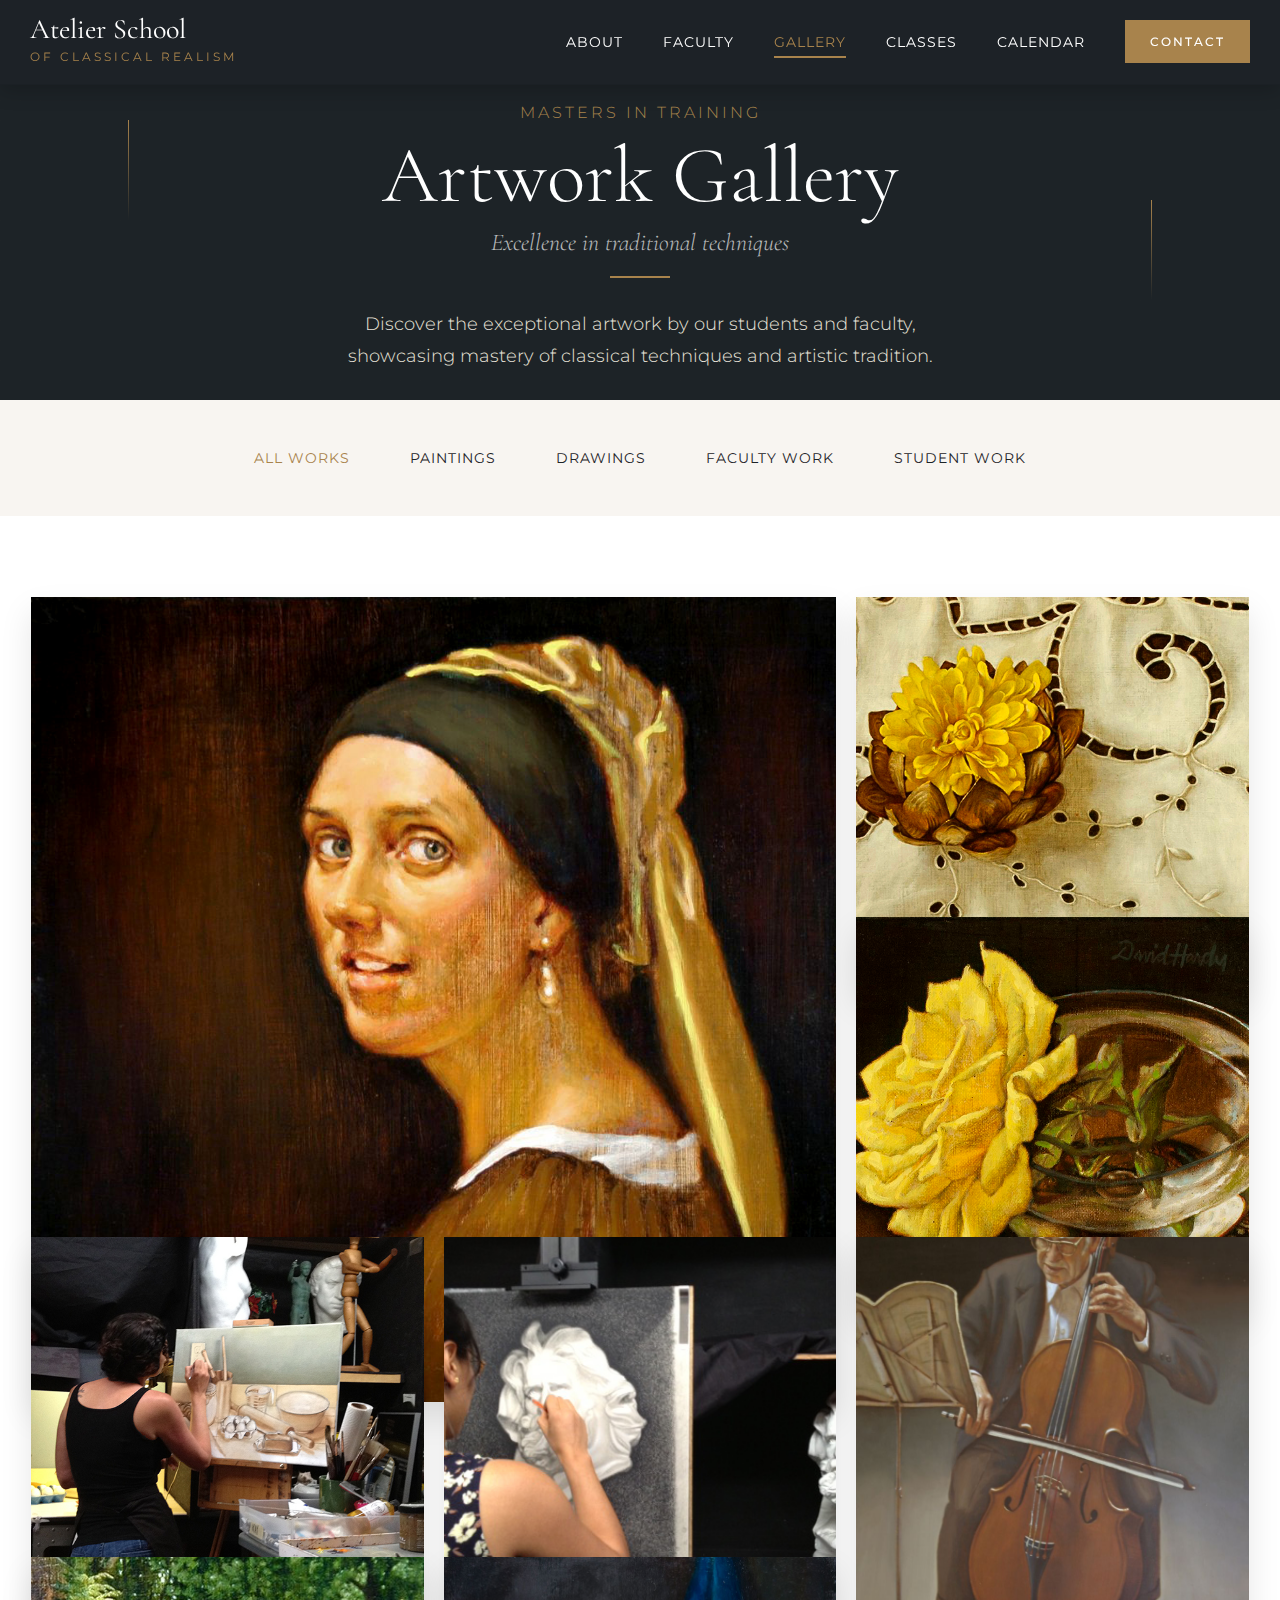
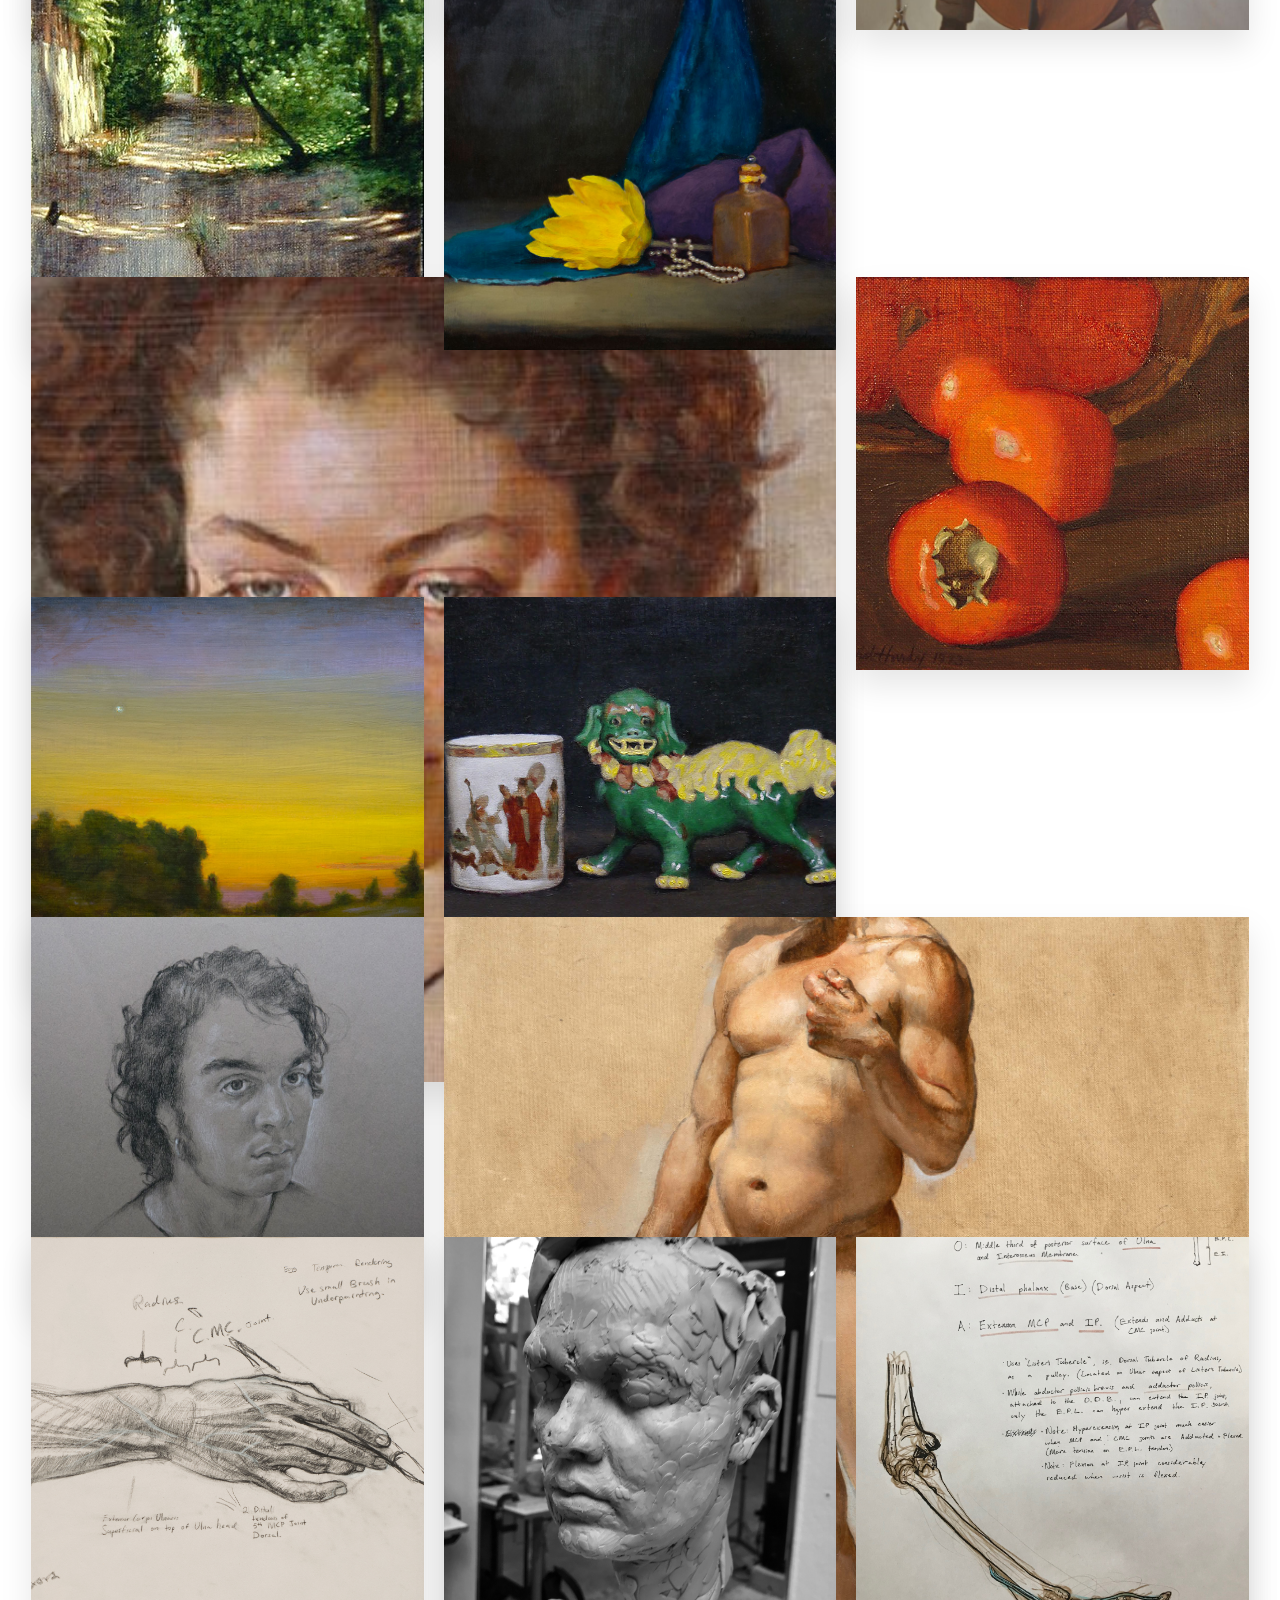
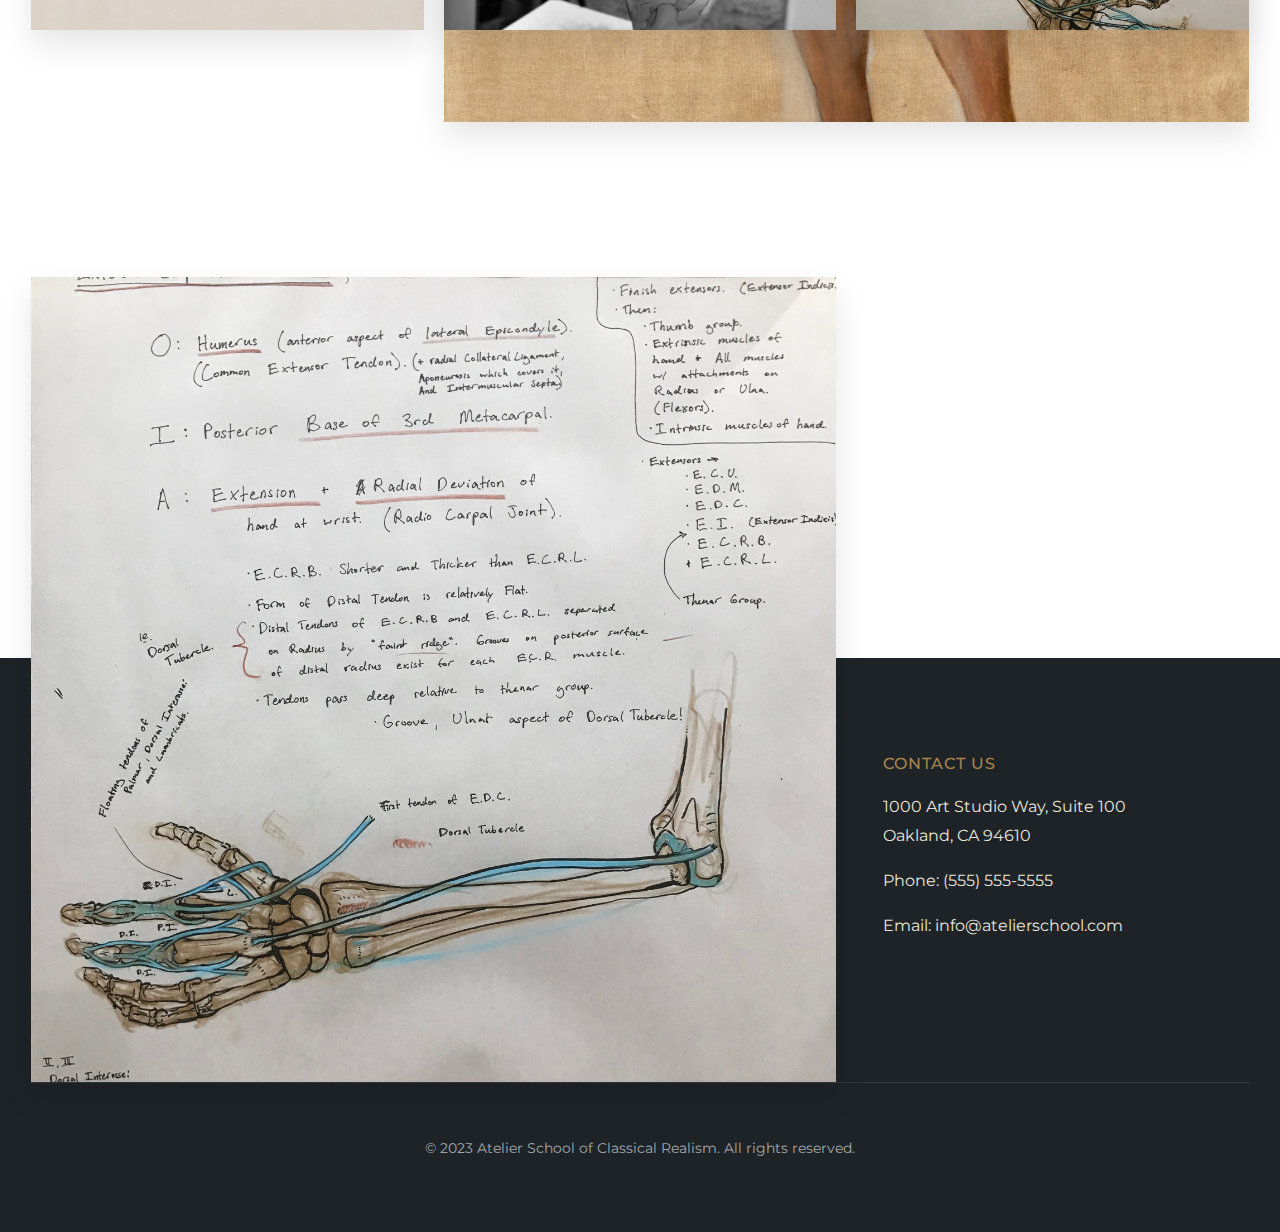
==== gallery.html @ c1ad08a0 "Update image sources and refine class descriptions across gallery and homepage" ====
<!DOCTYPE html>
<html lang="en">
<head>
    <meta charset="UTF-8">
    <meta name="viewport" content="width=device-width, initial-scale=1.0">
    <title>Gallery | Atelier School of Classical Realism</title>
    <meta name="description" content="Explore the exceptional artwork by students and faculty of the Atelier School of Classical Realism, showcasing traditional drawing and painting techniques.">
    <link rel="stylesheet" href="css/normalize.css">
    <link rel="stylesheet" href="css/styles.css">
    <link rel="preconnect" href="https://fonts.googleapis.com">
    <link rel="preconnect" href="https://fonts.gstatic.com" crossorigin>
    <link href="https://fonts.googleapis.com/css2?family=Cormorant+Garamond:ital,wght@0,300;0,400;0,500;0,600;0,700;1,300;1,400;1,500;1,600;1,700&family=Montserrat:wght@300;400;500;600;700&display=swap" rel="stylesheet">
</head>
<body>
    <!-- Premium Header (same as index.html for consistency) -->
    <header class="site-header" style="position: fixed; top: 0; left: 0; width: 100%; z-index: 1000; padding: 15px 0; transition: all 0.3s ease; background-color: rgba(29, 35, 39, 0.95); box-shadow: 0 5px 20px rgba(0,0,0,0.2);">
        <div style="max-width: 1400px; margin: 0 auto; padding: 0 30px; display: flex; justify-content: space-between; align-items: center;">
            <div>
                <a href="index.html" style="text-decoration: none; display: block;">
                    <span style="font-family: 'Cormorant Garamond', serif; font-size: 28px; color: #ffffff; display: block; line-height: 1;">Atelier School</span>
                    <span style="font-family: 'Montserrat', sans-serif; font-size: 12px; color: #a8834c; text-transform: uppercase; letter-spacing: 3px;">of Classical Realism</span>
                </a>
            </div>
            <nav>
                <ul style="display: flex; list-style: none; margin: 0; padding: 0; gap: 40px; align-items: center;">
                    <li><a href="index.html#about" style="font-family: 'Montserrat', sans-serif; color: #ffffff; text-decoration: none; font-size: 14px; text-transform: uppercase; letter-spacing: 1px; transition: all 0.3s ease;">About</a></li>
                    <li><a href="index.html#faculty" style="font-family: 'Montserrat', sans-serif; color: #ffffff; text-decoration: none; font-size: 14px; text-transform: uppercase; letter-spacing: 1px; transition: all 0.3s ease;">Faculty</a></li>
                    <li><a href="gallery.html" style="font-family: 'Montserrat', sans-serif; color: #a8834c; text-decoration: none; font-size: 14px; text-transform: uppercase; letter-spacing: 1px; transition: all 0.3s ease; border-bottom: 2px solid #a8834c; padding-bottom: 5px;">Gallery</a></li>
                    <li><a href="index.html#classes" style="font-family: 'Montserrat', sans-serif; color: #ffffff; text-decoration: none; font-size: 14px; text-transform: uppercase; letter-spacing: 1px; transition: all 0.3s ease;">Classes</a></li>
                    <li><a href="index.html#calendar" style="font-family: 'Montserrat', sans-serif; color: #ffffff; text-decoration: none; font-size: 14px; text-transform: uppercase; letter-spacing: 1px; transition: all 0.3s ease;">Calendar</a></li>
                    <li><a href="index.html#contact" style="display: inline-block; background-color: #a8834c; color: white; padding: 12px 25px; text-decoration: none; font-weight: 500; text-transform: uppercase; letter-spacing: 2px; border: none; font-family: 'Montserrat', sans-serif; font-size: 12px; transition: all 0.3s ease;">Contact</a></li>
                </ul>
            </nav>
        </div>
    </header>

    <!-- Gallery Hero Section -->
    <section style="padding-top: 150px; position: relative; background-color: #1d2327; overflow: hidden; height: 400px; display: flex; align-items: center; justify-content: center;">
        <!-- Background pattern -->
        <div style="position: absolute; top: 0; left: 0; width: 100%; height: 100%; background-image: url('data:image/svg+xml;charset=utf-8,%3Csvg width=%2220%22 height=%2220%22 viewBox=%220 0 20 20%22 xmlns=%22http://www.w3.org/2000/svg%22%3E%3Crect width=%221%22 height=%221%22 fill=%22%23a8834c%22 opacity=%220.03%22/%3E%3C/svg%3E'); opacity: 0.5;"></div>
        
        <!-- Accent lines -->
        <div style="position: absolute; top: 30%; left: 10%; width: 1px; height: 100px; background: linear-gradient(to bottom, rgba(168,131,76,1), rgba(168,131,76,0));"></div>
        <div style="position: absolute; top: 50%; right: 10%; width: 1px; height: 100px; background: linear-gradient(to bottom, rgba(168,131,76,1), rgba(168,131,76,0));"></div>
        
        <div style="text-align: center; position: relative; z-index: 10; max-width: 800px; padding: 0 30px;">
            <h1 style="font-family: 'Cormorant Garamond', serif; font-size: 5rem; color: #ffffff; margin-bottom: 20px; font-weight: 300; line-height: 1.1;">
                <span style="display: block; font-family: 'Montserrat', sans-serif; font-size: 1rem; color: #a8834c; text-transform: uppercase; letter-spacing: 3px; margin-bottom: 10px;">Masters in Training</span>
                Artwork Gallery
                <span style="display: block; font-family: 'Cormorant Garamond', serif; font-size: 1.5rem; font-style: italic; margin-top: 10px; font-weight: 300; color: rgba(255,255,255,0.7);">Excellence in traditional techniques</span>
            </h1>
            
            <div style="width: 60px; height: 2px; background-color: #a8834c; margin: 0 auto 30px;"></div>
            
            <p style="font-family: 'Montserrat', sans-serif; font-size: 1.1rem; color: #e9e4da; max-width: 600px; margin: 0 auto; font-weight: 300; line-height: 1.8;">Discover the exceptional artwork by our students and faculty, showcasing mastery of classical techniques and artistic tradition.</p>
        </div>
    </section>

    <!-- Gallery Filters -->
    <section style="background-color: #f8f5f1; padding: 40px 0; position: relative;">
        <div style="max-width: 1400px; margin: 0 auto; padding: 0 30px;">
            <div style="display: flex; justify-content: center; gap: 20px; flex-wrap: wrap;">
                <button class="filter-btn active" style="background: none; border: none; font-family: 'Montserrat', sans-serif; font-size: 14px; text-transform: uppercase; letter-spacing: 1px; color: #a8834c; padding: 10px 20px; cursor: pointer; position: relative;" data-filter="all">All Works</button>
                
                <button class="filter-btn" style="background: none; border: none; font-family: 'Montserrat', sans-serif; font-size: 14px; text-transform: uppercase; letter-spacing: 1px; color: #1d2327; padding: 10px 20px; cursor: pointer; position: relative;" data-filter="paintings">Paintings</button>
                
                <button class="filter-btn" style="background: none; border: none; font-family: 'Montserrat', sans-serif; font-size: 14px; text-transform: uppercase; letter-spacing: 1px; color: #1d2327; padding: 10px 20px; cursor: pointer; position: relative;" data-filter="drawings">Drawings</button>
                
                <button class="filter-btn" style="background: none; border: none; font-family: 'Montserrat', sans-serif; font-size: 14px; text-transform: uppercase; letter-spacing: 1px; color: #1d2327; padding: 10px 20px; cursor: pointer; position: relative;" data-filter="faculty">Faculty Work</button>
                
                <button class="filter-btn" style="background: none; border: none; font-family: 'Montserrat', sans-serif; font-size: 14px; text-transform: uppercase; letter-spacing: 1px; color: #1d2327; padding: 10px 20px; cursor: pointer; position: relative;" data-filter="student">Student Work</button>
            </div>
        </div>
    </section>

    <!-- Main Gallery Grid -->
    <section style="padding: 80px 0; background-color: #ffffff; position: relative;">
        <div style="max-width: 1400px; margin: 0 auto; padding: 0 30px;">
            <!-- Masonry gallery grid -->
            <div class="gallery-grid" style="display: grid; grid-template-columns: repeat(auto-fill, minmax(300px, 1fr)); grid-auto-rows: 300px; grid-auto-flow: dense; gap: 20px;">
                <!-- Artwork 1 -->
                <div class="gallery-item" style="grid-row: span 2; grid-column: span 2; position: relative; overflow: hidden; box-shadow: 0 15px 30px rgba(0,0,0,0.1);" data-category="paintings faculty">
                    <img src="images/art/dh24-lrg.jpg" alt="Classical Portrait Study" style="width: 100%; height: 100%; object-fit: cover; transition: transform 0.5s ease;">
                    
                    <div style="position: absolute; top: 0; left: 0; width: 100%; height: 100%; background: rgba(29,35,39,0.2); opacity: 0; transition: all 0.5s ease;"></div>
                    
                    <div style="position: absolute; bottom: 0; left: 0; width: 100%; padding: 30px; background: linear-gradient(to top, rgba(29,35,39,0.8), rgba(29,35,39,0)); transform: translateY(20px); opacity: 0; transition: all 0.5s ease;">
                        <h3 style="font-family: 'Cormorant Garamond', serif; font-size: 2rem; color: white; margin-bottom: 5px;">Classical Portrait Study</h3>
                        <p style="font-family: 'Montserrat', sans-serif; font-size: 0.9rem; color: #a8834c; margin-bottom: 10px;">Oil on Canvas</p>
                        <p style="font-family: 'Montserrat', sans-serif; font-size: 0.9rem; color: #ffffff;">David Hardy (Faculty)</p>
                    </div>
                </div>
                
                <!-- Artwork 2 -->
                <div class="gallery-item" style="position: relative; overflow: hidden; box-shadow: 0 15px 30px rgba(0,0,0,0.1);" data-category="drawings student">
                    <img src="images/art/dh15-lrg.jpg" alt="Figure Study" style="width: 100%; height: 100%; object-fit: cover; transition: transform 0.5s ease;">
                    
                    <div style="position: absolute; top: 0; left: 0; width: 100%; height: 100%; background: rgba(29,35,39,0.2); opacity: 0; transition: all 0.5s ease;"></div>
                    
                    <div style="position: absolute; bottom: 0; left: 0; width: 100%; padding: 30px; background: linear-gradient(to top, rgba(29,35,39,0.8), rgba(29,35,39,0)); transform: translateY(20px); opacity: 0; transition: all 0.5s ease;">
                        <h3 style="font-family: 'Cormorant Garamond', serif; font-size: 1.5rem; color: white; margin-bottom: 5px;">Figure Study</h3>
                        <p style="font-family: 'Montserrat', sans-serif; font-size: 0.9rem; color: #a8834c; margin-bottom: 10px;">Charcoal on Paper</p>
                        <p style="font-family: 'Montserrat', sans-serif; font-size: 0.9rem; color: #ffffff;">Student Work</p>
                    </div>
                </div>
                
                <!-- Artwork 3 -->
                <div class="gallery-item" style="position: relative; overflow: hidden; box-shadow: 0 15px 30px rgba(0,0,0,0.1);" data-category="drawings student">
                    <img src="images/art/dh14-lrg.jpg" alt="Academic Figure" style="width: 100%; height: 100%; object-fit: cover; transition: transform 0.5s ease;">
                    
                    <div style="position: absolute; top: 0; left: 0; width: 100%; height: 100%; background: rgba(29,35,39,0.2); opacity: 0; transition: all 0.5s ease;"></div>
                    
                    <div style="position: absolute; bottom: 0; left: 0; width: 100%; padding: 30px; background: linear-gradient(to top, rgba(29,35,39,0.8), rgba(29,35,39,0)); transform: translateY(20px); opacity: 0; transition: all 0.5s ease;">
                        <h3 style="font-family: 'Cormorant Garamond', serif; font-size: 1.5rem; color: white; margin-bottom: 5px;">Academic Figure</h3>
                        <p style="font-family: 'Montserrat', sans-serif; font-size: 0.9rem; color: #a8834c; margin-bottom: 10px;">Pencil on Paper</p>
                        <p style="font-family: 'Montserrat', sans-serif; font-size: 0.9rem; color: #ffffff;">Student Work</p>
                    </div>
                </div>
                
                <!-- Artwork 4 -->
                <div class="gallery-item" style="position: relative; overflow: hidden; box-shadow: 0 15px 30px rgba(0,0,0,0.1);" data-category="paintings student">
                    <img src="images/art/class2.jpg" alt="Portrait Study" style="width: 100%; height: 100%; object-fit: cover; transition: transform 0.5s ease;">
                    
                    <div style="position: absolute; top: 0; left: 0; width: 100%; height: 100%; background: rgba(29,35,39,0.2); opacity: 0; transition: all 0.5s ease;"></div>
                    
                    <div style="position: absolute; bottom: 0; left: 0; width: 100%; padding: 30px; background: linear-gradient(to top, rgba(29,35,39,0.8), rgba(29,35,39,0)); transform: translateY(20px); opacity: 0; transition: all 0.5s ease;">
                        <h3 style="font-family: 'Cormorant Garamond', serif; font-size: 1.5rem; color: white; margin-bottom: 5px;">Portrait Study</h3>
                        <p style="font-family: 'Montserrat', sans-serif; font-size: 0.9rem; color: #a8834c; margin-bottom: 10px;">Oil on Canvas</p>
                        <p style="font-family: 'Montserrat', sans-serif; font-size: 0.9rem; color: #ffffff;">Student Work</p>
                    </div>
                </div>
                
                <!-- Artwork 5 -->
                <div class="gallery-item" style="position: relative; overflow: hidden; box-shadow: 0 15px 30px rgba(0,0,0,0.1);" data-category="drawings student">
                    <img src="images/art/maskdrawing.jpg" alt="Cast Drawing" style="width: 100%; height: 100%; object-fit: cover; transition: transform 0.5s ease;">
                    
                    <div style="position: absolute; top: 0; left: 0; width: 100%; height: 100%; background: rgba(29,35,39,0.2); opacity: 0; transition: all 0.5s ease;"></div>
                    
                    <div style="position: absolute; bottom: 0; left: 0; width: 100%; padding: 30px; background: linear-gradient(to top, rgba(29,35,39,0.8), rgba(29,35,39,0)); transform: translateY(20px); opacity: 0; transition: all 0.5s ease;">
                        <h3 style="font-family: 'Cormorant Garamond', serif; font-size: 1.5rem; color: white; margin-bottom: 5px;">Cast Drawing</h3>
                        <p style="font-family: 'Montserrat', sans-serif; font-size: 0.9rem; color: #a8834c; margin-bottom: 10px;">Charcoal on Paper</p>
                        <p style="font-family: 'Montserrat', sans-serif; font-size: 0.9rem; color: #ffffff;">Student Work</p>
                    </div>
                </div>
                
                <!-- Artwork 6 -->
                <div class="gallery-item" style="grid-row: span 2; position: relative; overflow: hidden; box-shadow: 0 15px 30px rgba(0,0,0,0.1);" data-category="paintings faculty">
                    <img src="images/art/dh16-lrg.jpg" alt="Traditional Portrait" style="width: 100%; height: 100%; object-fit: cover; transition: transform 0.5s ease;">
                    
                    <div style="position: absolute; top: 0; left: 0; width: 100%; height: 100%; background: rgba(29,35,39,0.2); opacity: 0; transition: all 0.5s ease;"></div>
                    
                    <div style="position: absolute; bottom: 0; left: 0; width: 100%; padding: 30px; background: linear-gradient(to top, rgba(29,35,39,0.8), rgba(29,35,39,0)); transform: translateY(20px); opacity: 0; transition: all 0.5s ease;">
                        <h3 style="font-family: 'Cormorant Garamond', serif; font-size: 1.5rem; color: white; margin-bottom: 5px;">Traditional Portrait</h3>
                        <p style="font-family: 'Montserrat', sans-serif; font-size: 0.9rem; color: #a8834c; margin-bottom: 10px;">Oil on Canvas</p>
                        <p style="font-family: 'Montserrat', sans-serif; font-size: 0.9rem; color: #ffffff;">David Hardy (Faculty)</p>
                    </div>
                </div>
                
                <!-- Artwork 7 -->
                <div class="gallery-item" style="position: relative; overflow: hidden; box-shadow: 0 15px 30px rgba(0,0,0,0.1);" data-category="paintings faculty">
                    <img src="images/art/dh17.jpg" alt="Studio Demo" style="width: 100%; height: 100%; object-fit: cover; transition: transform 0.5s ease;">
                    
                    <div style="position: absolute; top: 0; left: 0; width: 100%; height: 100%; background: rgba(29,35,39,0.2); opacity: 0; transition: all 0.5s ease;"></div>
                    
                    <div style="position: absolute; bottom: 0; left: 0; width: 100%; padding: 30px; background: linear-gradient(to top, rgba(29,35,39,0.8), rgba(29,35,39,0)); transform: translateY(20px); opacity: 0; transition: all 0.5s ease;">
                        <h3 style="font-family: 'Cormorant Garamond', serif; font-size: 1.5rem; color: white; margin-bottom: 5px;">Studio Demonstration</h3>
                        <p style="font-family: 'Montserrat', sans-serif; font-size: 0.9rem; color: #a8834c; margin-bottom: 10px;">Oil Painting Technique</p>
                        <p style="font-family: 'Montserrat', sans-serif; font-size: 0.9rem; color: #ffffff;">David Hardy (Faculty)</p>
                    </div>
                </div>
                
                <!-- Artwork 8 -->
                <div class="gallery-item" style="grid-column: span 2; position: relative; overflow: hidden; box-shadow: 0 15px 30px rgba(0,0,0,0.1);" data-category="drawings student">
                    <img src="images/art/dh05.jpg" alt="Master Copy" style="width: 100%; height: 100%; object-fit: cover; transition: transform 0.5s ease;">
                    
                    <div style="position: absolute; top: 0; left: 0; width: 100%; height: 100%; background: rgba(29,35,39,0.2); opacity: 0; transition: all 0.5s ease;"></div>
                    
                    <div style="position: absolute; bottom: 0; left: 0; width: 100%; padding: 30px; background: linear-gradient(to top, rgba(29,35,39,0.8), rgba(29,35,39,0)); transform: translateY(20px); opacity: 0; transition: all 0.5s ease;">
                        <h3 style="font-family: 'Cormorant Garamond', serif; font-size: 1.5rem; color: white; margin-bottom: 5px;">Master Copy Study</h3>
                        <p style="font-family: 'Montserrat', sans-serif; font-size: 0.9rem; color: #a8834c; margin-bottom: 10px;">Graphite on Paper</p>
                        <p style="font-family: 'Montserrat', sans-serif; font-size: 0.9rem; color: #ffffff;">Advanced Student Work</p>
                    </div>
                </div>
                
                <!-- NEW ARTWORKS START HERE -->
                
                <!-- Artwork 9 -->
                <div class="gallery-item" style="grid-row: span 2; position: relative; overflow: hidden; box-shadow: 0 15px 30px rgba(0,0,0,0.1);" data-category="paintings faculty">
                    <img src="images/art/dh22-lrg.jpg" alt="Still Life with Flowers" style="width: 100%; height: 100%; object-fit: cover; transition: transform 0.5s ease;">
                    
                    <div style="position: absolute; top: 0; left: 0; width: 100%; height: 100%; background: rgba(29,35,39,0.2); opacity: 0; transition: all 0.5s ease;"></div>
                    
                    <div style="position: absolute; bottom: 0; left: 0; width: 100%; padding: 30px; background: linear-gradient(to top, rgba(29,35,39,0.8), rgba(29,35,39,0)); transform: translateY(20px); opacity: 0; transition: all 0.5s ease;">
                        <h3 style="font-family: 'Cormorant Garamond', serif; font-size: 1.5rem; color: white; margin-bottom: 5px;">Still Life with Flowers</h3>
                        <p style="font-family: 'Montserrat', sans-serif; font-size: 0.9rem; color: #a8834c; margin-bottom: 10px;">Oil on Canvas</p>
                        <p style="font-family: 'Montserrat', sans-serif; font-size: 0.9rem; color: #ffffff;">David Hardy (Faculty)</p>
                    </div>
                </div>
                
                <!-- Artwork 10 -->
                <div class="gallery-item" style="position: relative; overflow: hidden; box-shadow: 0 15px 30px rgba(0,0,0,0.1);" data-category="paintings faculty">
                    <img src="images/art/Hardy_yellowLotus.jpg" alt="Yellow Lotus" style="width: 100%; height: 100%; object-fit: cover; transition: transform 0.5s ease;">
                    
                    <div style="position: absolute; top: 0; left: 0; width: 100%; height: 100%; background: rgba(29,35,39,0.2); opacity: 0; transition: all 0.5s ease;"></div>
                    
                    <div style="position: absolute; bottom: 0; left: 0; width: 100%; padding: 30px; background: linear-gradient(to top, rgba(29,35,39,0.8), rgba(29,35,39,0)); transform: translateY(20px); opacity: 0; transition: all 0.5s ease;">
                        <h3 style="font-family: 'Cormorant Garamond', serif; font-size: 1.5rem; color: white; margin-bottom: 5px;">Yellow Lotus</h3>
                        <p style="font-family: 'Montserrat', sans-serif; font-size: 0.9rem; color: #a8834c; margin-bottom: 10px;">Oil on Canvas</p>
                        <p style="font-family: 'Montserrat', sans-serif; font-size: 0.9rem; color: #ffffff;">David Hardy (Faculty)</p>
                    </div>
                </div>
                
                <!-- Artwork 11 -->
                <div class="gallery-item" style="position: relative; overflow: hidden; box-shadow: 0 15px 30px rgba(0,0,0,0.1);" data-category="paintings faculty">
                    <img src="images/art/Hardy_SunsetwithEveningStar.jpg" alt="Sunset with Evening Star" style="width: 100%; height: 100%; object-fit: cover; transition: transform 0.5s ease;">
                    
                    <div style="position: absolute; top: 0; left: 0; width: 100%; height: 100%; background: rgba(29,35,39,0.2); opacity: 0; transition: all 0.5s ease;"></div>
                    
                    <div style="position: absolute; bottom: 0; left: 0; width: 100%; padding: 30px; background: linear-gradient(to top, rgba(29,35,39,0.8), rgba(29,35,39,0)); transform: translateY(20px); opacity: 0; transition: all 0.5s ease;">
                        <h3 style="font-family: 'Cormorant Garamond', serif; font-size: 1.5rem; color: white; margin-bottom: 5px;">Sunset with Evening Star</h3>
                        <p style="font-family: 'Montserrat', sans-serif; font-size: 0.9rem; color: #a8834c; margin-bottom: 10px;">Oil on Canvas</p>
                        <p style="font-family: 'Montserrat', sans-serif; font-size: 0.9rem; color: #ffffff;">David Hardy (Faculty)</p>
                    </div>
                </div>
                
                <!-- Artwork 12 -->
                <div class="gallery-item" style="grid-row: span 1; grid-column: span 1; position: relative; overflow: hidden; box-shadow: 0 15px 30px rgba(0,0,0,0.1);" data-category="drawings faculty">
                    <img src="images/art/Hardy_ChineseLionDog.jpg" alt="Chinese Lion Dog" style="width: 100%; height: 100%; object-fit: cover; transition: transform 0.5s ease;">
                    
                    <div style="position: absolute; top: 0; left: 0; width: 100%; height: 100%; background: rgba(29,35,39,0.2); opacity: 0; transition: all 0.5s ease;"></div>
                    
                    <div style="position: absolute; bottom: 0; left: 0; width: 100%; padding: 30px; background: linear-gradient(to top, rgba(29,35,39,0.8), rgba(29,35,39,0)); transform: translateY(20px); opacity: 0; transition: all 0.5s ease;">
                        <h3 style="font-family: 'Cormorant Garamond', serif; font-size: 1.5rem; color: white; margin-bottom: 5px;">Chinese Lion Dog</h3>
                        <p style="font-family: 'Montserrat', sans-serif; font-size: 0.9rem; color: #a8834c; margin-bottom: 10px;">Pencil Drawing</p>
                        <p style="font-family: 'Montserrat', sans-serif; font-size: 0.9rem; color: #ffffff;">David Hardy (Faculty)</p>
                    </div>
                </div>
                
                <!-- Artwork 13 -->
                <div class="gallery-item" style="position: relative; overflow: hidden; box-shadow: 0 15px 30px rgba(0,0,0,0.1);" data-category="paintings faculty">
                    <img src="images/art/Hardy_PortraitofAugust.jpg" alt="Portrait of August" style="width: 100%; height: 100%; object-fit: cover; transition: transform 0.5s ease;">
                    
                    <div style="position: absolute; top: 0; left: 0; width: 100%; height: 100%; background: rgba(29,35,39,0.2); opacity: 0; transition: all 0.5s ease;"></div>
                    
                    <div style="position: absolute; bottom: 0; left: 0; width: 100%; padding: 30px; background: linear-gradient(to top, rgba(29,35,39,0.8), rgba(29,35,39,0)); transform: translateY(20px); opacity: 0; transition: all 0.5s ease;">
                        <h3 style="font-family: 'Cormorant Garamond', serif; font-size: 1.5rem; color: white; margin-bottom: 5px;">Portrait of August</h3>
                        <p style="font-family: 'Montserrat', sans-serif; font-size: 0.9rem; color: #a8834c; margin-bottom: 10px;">Oil on Canvas</p>
                        <p style="font-family: 'Montserrat', sans-serif; font-size: 0.9rem; color: #ffffff;">David Hardy (Faculty)</p>
                    </div>
                </div>
                
                <!-- Artwork 14 -->
                <div class="gallery-item" style="grid-column: span 2; position: relative; overflow: hidden; box-shadow: 0 15px 30px rgba(0,0,0,0.1);" data-category="drawings faculty">
                    <img src="images/art/CharlieAntolin_Micheal.jpg" alt="Study of Michael" style="width: 100%; height: 100%; object-fit: cover; transition: transform 0.5s ease;">
                    
                    <div style="position: absolute; top: 0; left: 0; width: 100%; height: 100%; background: rgba(29,35,39,0.2); opacity: 0; transition: all 0.5s ease;"></div>
                    
                    <div style="position: absolute; bottom: 0; left: 0; width: 100%; padding: 30px; background: linear-gradient(to top, rgba(29,35,39,0.8), rgba(29,35,39,0)); transform: translateY(20px); opacity: 0; transition: all 0.5s ease;">
                        <h3 style="font-family: 'Cormorant Garamond', serif; font-size: 1.5rem; color: white; margin-bottom: 5px;">Study of Michael</h3>
                        <p style="font-family: 'Montserrat', sans-serif; font-size: 0.9rem; color: #a8834c; margin-bottom: 10px;">Charcoal and Chalk</p>
                        <p style="font-family: 'Montserrat', sans-serif; font-size: 0.9rem; color: #ffffff;">Charlie Antolin (Faculty)</p>
                    </div>
                </div>
                
                <!-- Artwork 15 -->
                <div class="gallery-item" style="position: relative; overflow: hidden; box-shadow: 0 15px 30px rgba(0,0,0,0.1);" data-category="drawings faculty">
                    <img src="images/art/CharlieAntolin_DrawingOfHandPreporatoryDrawing.jpg" alt="Hand Study" style="width: 100%; height: 100%; object-fit: cover; transition: transform 0.5s ease;">
                    
                    <div style="position: absolute; top: 0; left: 0; width: 100%; height: 100%; background: rgba(29,35,39,0.2); opacity: 0; transition: all 0.5s ease;"></div>
                    
                    <div style="position: absolute; bottom: 0; left: 0; width: 100%; padding: 30px; background: linear-gradient(to top, rgba(29,35,39,0.8), rgba(29,35,39,0)); transform: translateY(20px); opacity: 0; transition: all 0.5s ease;">
                        <h3 style="font-family: 'Cormorant Garamond', serif; font-size: 1.5rem; color: white; margin-bottom: 5px;">Hand Study</h3>
                        <p style="font-family: 'Montserrat', sans-serif; font-size: 0.9rem; color: #a8834c; margin-bottom: 10px;">Preparatory Drawing</p>
                        <p style="font-family: 'Montserrat', sans-serif; font-size: 0.9rem; color: #ffffff;">Charlie Antolin (Faculty)</p>
                    </div>
                </div>
                
                <!-- Artwork 16 -->
                <div class="gallery-item" style="grid-row: span 2; position: relative; overflow: hidden; box-shadow: 0 15px 30px rgba(0,0,0,0.1);" data-category="paintings faculty">
                    <img src="images/art/CharlesAntolin_Van_2.jpeg" alt="Study of a Portrait" style="width: 100%; height: 100%; object-fit: cover; transition: transform 0.5s ease;">
                    
                    <div style="position: absolute; top: 0; left: 0; width: 100%; height: 100%; background: rgba(29,35,39,0.2); opacity: 0; transition: all 0.5s ease;"></div>
                    
                    <div style="position: absolute; bottom: 0; left: 0; width: 100%; padding: 30px; background: linear-gradient(to top, rgba(29,35,39,0.8), rgba(29,35,39,0)); transform: translateY(20px); opacity: 0; transition: all 0.5s ease;">
                        <h3 style="font-family: 'Cormorant Garamond', serif; font-size: 1.5rem; color: white; margin-bottom: 5px;">Portrait Study</h3>
                        <p style="font-family: 'Montserrat', sans-serif; font-size: 0.9rem; color: #a8834c; margin-bottom: 10px;">Oil on Canvas</p>
                        <p style="font-family: 'Montserrat', sans-serif; font-size: 0.9rem; color: #ffffff;">Charlie Antolin (Faculty)</p>
                    </div>
                </div>
                
                <!-- Artwork 17 -->
                <div class="gallery-item" style="grid-column: span 2; position: relative; overflow: hidden; box-shadow: 0 15px 30px rgba(0,0,0,0.1);" data-category="drawings faculty">
                    <img src="images/art/CharlieAntolin_SampleAnatomyNotes1.jpg" alt="Anatomy Study" style="width: 100%; height: 100%; object-fit: cover; transition: transform 0.5s ease;">
                    
                    <div style="position: absolute; top: 0; left: 0; width: 100%; height: 100%; background: rgba(29,35,39,0.2); opacity: 0; transition: all 0.5s ease;"></div>
                    
                    <div style="position: absolute; bottom: 0; left: 0; width: 100%; padding: 30px; background: linear-gradient(to top, rgba(29,35,39,0.8), rgba(29,35,39,0)); transform: translateY(20px); opacity: 0; transition: all 0.5s ease;">
                        <h3 style="font-family: 'Cormorant Garamond', serif; font-size: 1.5rem; color: white; margin-bottom: 5px;">Anatomical Study</h3>
                        <p style="font-family: 'Montserrat', sans-serif; font-size: 0.9rem; color: #a8834c; margin-bottom: 10px;">Instructional Drawing</p>
                        <p style="font-family: 'Montserrat', sans-serif; font-size: 0.9rem; color: #ffffff;">Charlie Antolin (Faculty)</p>
                    </div>
                </div>
                
                <!-- Artwork 18 -->
                <div class="gallery-item" style="position: relative; overflow: hidden; box-shadow: 0 15px 30px rgba(0,0,0,0.1);" data-category="drawings faculty">
                    <img src="images/art/CharlieAntolin_SampleAnatomyNotes2.jpg" alt="Skeletal Anatomy" style="width: 100%; height: 100%; object-fit: cover; transition: transform 0.5s ease;">
                    
                    <div style="position: absolute; top: 0; left: 0; width: 100%; height: 100%; background: rgba(29,35,39,0.2); opacity: 0; transition: all 0.5s ease;"></div>
                    
                    <div style="position: absolute; bottom: 0; left: 0; width: 100%; padding: 30px; background: linear-gradient(to top, rgba(29,35,39,0.8), rgba(29,35,39,0)); transform: translateY(20px); opacity: 0; transition: all 0.5s ease;">
                        <h3 style="font-family: 'Cormorant Garamond', serif; font-size: 1.5rem; color: white; margin-bottom: 5px;">Skeletal Anatomy</h3>
                        <p style="font-family: 'Montserrat', sans-serif; font-size: 0.9rem; color: #a8834c; margin-bottom: 10px;">Instructional Study</p>
                        <p style="font-family: 'Montserrat', sans-serif; font-size: 0.9rem; color: #ffffff;">Charlie Antolin (Faculty)</p>
                    </div>
                </div>
            </div>
        </div>
    </section>

    <!-- Footer -->
    <footer style="background-color: #1d2327; color: #ffffff; padding: 80px 0 40px;">
        <div style="max-width: 1400px; margin: 0 auto; padding: 0 30px;">
            <div style="display: grid; grid-template-columns: repeat(auto-fit, minmax(250px, 1fr)); gap: 60px; margin-bottom: 60px;">
                <!-- Column 1 -->
                <div>
                    <h3 style="font-family: 'Cormorant Garamond', serif; font-size: 28px; margin-bottom: 20px; font-weight: 400;">Atelier School</h3>
                    <span style="display: block; font-family: 'Montserrat', sans-serif; font-size: 12px; color: #a8834c; text-transform: uppercase; letter-spacing: 3px; margin-bottom: 20px;">of Classical Realism</span>
                    <p style="font-size: 1rem; line-height: 1.8; color: #e9e4da; margin-bottom: 20px;">Excellence in traditional art education, preserving classical techniques through personalized instruction and mentorship.</p>
                </div>
                
                <!-- Column 2 -->
                <div>
                    <h3 style="font-family: 'Montserrat', sans-serif; font-size: 16px; color: #a8834c; margin-bottom: 20px; font-weight: 500; text-transform: uppercase; letter-spacing: 1px;">Quick Links</h3>
                    <ul style="list-style: none; padding: 0; margin: 0;">
                        <li style="margin-bottom: 15px;"><a href="index.html#about" style="font-family: 'Montserrat', sans-serif; color: #ffffff; text-decoration: none; font-size: 14px; transition: all 0.3s ease;">About</a></li>
                        <li style="margin-bottom: 15px;"><a href="index.html#faculty" style="font-family: 'Montserrat', sans-serif; color: #ffffff; text-decoration: none; font-size: 14px; transition: all 0.3s ease;">Faculty</a></li>
                        <li style="margin-bottom: 15px;"><a href="gallery.html" style="font-family: 'Montserrat', sans-serif; color: #ffffff; text-decoration: none; font-size: 14px; transition: all 0.3s ease;">Gallery</a></li>
                        <li style="margin-bottom: 15px;"><a href="index.html#classes" style="font-family: 'Montserrat', sans-serif; color: #ffffff; text-decoration: none; font-size: 14px; transition: all 0.3s ease;">Classes</a></li>
                        <li style="margin-bottom: 15px;"><a href="index.html#calendar" style="font-family: 'Montserrat', sans-serif; color: #ffffff; text-decoration: none; font-size: 14px; transition: all 0.3s ease;">Calendar</a></li>
                        <li><a href="index.html#contact" style="font-family: 'Montserrat', sans-serif; color: #ffffff; text-decoration: none; font-size: 14px; transition: all 0.3s ease;">Contact</a></li>
                    </ul>
                </div>
                
                <!-- Column 3 -->
                <div>
                    <h3 style="font-family: 'Montserrat', sans-serif; font-size: 16px; color: #a8834c; margin-bottom: 20px; font-weight: 500; text-transform: uppercase; letter-spacing: 1px;">Contact Us</h3>
                    <p style="font-size: 1rem; line-height: 1.8; color: #e9e4da; margin-bottom: 10px;">1000 Art Studio Way, Suite 100<br>Oakland, CA 94610</p>
                    <p style="font-size: 1rem; line-height: 1.8; color: #e9e4da; margin-bottom: 10px;">Phone: (555) 555-5555</p>
                    <p style="font-size: 1rem; line-height: 1.8; color: #e9e4da; margin-bottom: 20px;">Email: info@atelierschool.com</p>
                </div>
            </div>
            
            <div style="border-top: 1px solid rgba(255,255,255,0.1); padding-top: 40px; text-align: center;">
                <p style="font-family: 'Montserrat', sans-serif; font-size: 0.9rem; color: rgba(255,255,255,0.6);">&copy; 2023 Atelier School of Classical Realism. All rights reserved.</p>
            </div>
        </div>
    </footer>

    <!-- Gallery JavaScript -->
    <script>
        document.addEventListener('DOMContentLoaded', function() {
            // Gallery hover effects
            const galleryItems = document.querySelectorAll('.gallery-item');
            
            galleryItems.forEach(item => {
                item.addEventListener('mouseenter', function() {
                    // Scale image
                    const img = this.querySelector('img');
                    img.style.transform = 'scale(1.05)';
                    
                    // Show overlay
                    const overlay = this.querySelector('div[style*="background: rgba(29,35,39,0.2)"]');
                    overlay.style.opacity = '1';
                    
                    // Show caption
                    const caption = this.querySelector('div[style*="position: absolute; bottom: 0"]');
                    caption.style.transform = 'translateY(0)';
                    caption.style.opacity = '1';
                });
                
                item.addEventListener('mouseleave', function() {
                    // Reset image
                    const img = this.querySelector('img');
                    img.style.transform = 'scale(1)';
                    
                    // Hide overlay
                    const overlay = this.querySelector('div[style*="background: rgba(29,35,39,0.2)"]');
                    overlay.style.opacity = '0';
                    
                    // Hide caption
                    const caption = this.querySelector('div[style*="position: absolute; bottom: 0"]');
                    caption.style.transform = 'translateY(20px)';
                    caption.style.opacity = '0';
                });
            });
            
            // Filter functionality
            const filterButtons = document.querySelectorAll('.filter-btn');
            
            filterButtons.forEach(button => {
                button.addEventListener('click', function() {
                    // Update active button
                    filterButtons.forEach(btn => {
                        btn.style.color = '#1d2327';
                        btn.classList.remove('active');
                    });
                    
                    this.style.color = '#a8834c';
                    this.classList.add('active');
                    
                    const filter = this.getAttribute('data-filter');
                    
                    // Filter gallery items
                    galleryItems.forEach(item => {
                        if (filter === 'all' || item.getAttribute('data-category').includes(filter)) {
                            item.style.display = 'block';
                        } else {
                            item.style.display = 'none';
                        }
                    });
                });
                
                // Add hover effect to buttons
                button.addEventListener('mouseenter', function() {
                    if (!this.classList.contains('active')) {
                        this.style.color = '#a8834c';
                    }
                });
                
                button.addEventListener('mouseleave', function() {
                    if (!this.classList.contains('active')) {
                        this.style.color = '#1d2327';
                    }
                });
            });
        });
    </script>
</body>
</html>
---- css/styles.css ----
/* 
 * Atelier School of Classical Realism
 * Prestigious website design
 */

/* Base Styles & Typography
   ========================================================================== */

:root {
    /* Primary Color Palette */
    --color-primary: #1d2327;       /* Deep charcoal */
    --color-secondary: #a8834c;     /* Antique gold */
    --color-accent: #8a2f2a;        /* Burnt sienna (used sparingly) */
    
    /* Neutral Palette */
    --color-light: #ffffff;         /* Warm off-white */
    --color-cream: #f8f5f1;
    --color-medium: #e9e4da;        /* Light warm gray */
    --color-dark: #1d2327;          /* Dark gray */
    
    /* Typography */
    --font-serif: 'Cormorant Garamond', Georgia, serif;
    --font-sans: 'Montserrat', Helvetica, Arial, sans-serif;
    
    /* Spacing */
    --spacing-xs: 0.5rem;
    --spacing-sm: 1rem;
    --spacing-md: 2rem;
    --spacing-lg: 4rem;
    --spacing-xl: 8rem;
    
    /* Borders & Shadows */
    --border-thin: 1px solid rgba(0, 0, 0, 0.1);
    --border-medium: 2px solid rgba(0, 0, 0, 0.1);
    --border-accent: 1px solid var(--color-secondary);
    --shadow-soft: 0 10px 30px rgba(0, 0, 0, 0.08);
    --shadow-medium: 0 15px 35px rgba(0, 0, 0, 0.1);
    --shadow-strong: 0 20px 45px rgba(0, 0, 0, 0.12);
    
    /* Transitions */
    --transition-fast: 0.2s ease;
    --transition-medium: 0.3s ease;
    --transition-slow: 0.5s ease;
}

*, *::before, *::after {
    box-sizing: border-box;
}

html {
    font-size: 16px;
    scroll-behavior: smooth;
}

body {
    font-family: var(--font-sans);
    font-weight: 400;
    line-height: 1.6;
    color: var(--color-dark);
    background-color: var(--color-cream);
    overflow-x: hidden;
}

/* Typography */
h1, h2, h3, h4, h5, h6 {
    font-family: var(--font-serif);
    font-weight: 400;
    line-height: 1.2;
    margin-bottom: var(--spacing-sm);
}

h2 {
    font-size: 3rem;
    position: relative;
    display: inline-block;
}

h2::after {
    content: '';
    position: absolute;
    bottom: -10px;
    left: 0;
    height: 2px;
    width: 80px;
    background: var(--color-secondary);
}

h3 {
    font-size: 2.2rem;
    margin-bottom: var(--spacing-sm);
}

h4 {
    font-size: 1.5rem;
}

p {
    margin-bottom: var(--spacing-md);
}

a {
    color: var(--color-primary);
    text-decoration: none;
    transition: color var(--transition-fast);
}

a:hover {
    color: var(--color-secondary);
}

blockquote {
    font-family: var(--font-serif);
    font-style: italic;
    font-size: 1.25rem;
    line-height: 1.6;
    padding-left: var(--spacing-md);
    margin: var(--spacing-md) 0;
    border-left: 3px solid var(--color-secondary);
    color: var(--color-primary);
}

blockquote p {
    margin-bottom: var(--spacing-xs);
}

blockquote cite {
    font-style: normal;
    font-size: 0.875rem;
    color: var(--color-secondary);
    font-weight: 500;
}

.section-header {
    text-align: center;
    margin-bottom: var(--spacing-lg);
    position: relative;
}

.section-header h2 {
    display: inline-block;
    font-size: 3.2rem;
    margin-bottom: var(--spacing-xs);
}

.section-header h2::after {
    left: 50%;
    transform: translateX(-50%);
    width: 100px;
}

.section-subtitle {
    font-family: var(--font-sans);
    font-size: 1.2rem;
    color: var(--color-secondary);
    text-transform: uppercase;
    letter-spacing: 2px;
    margin-top: var(--spacing-sm);
    font-weight: 300;
}

/* Layout
   ========================================================================== */

.container {
    width: 100%;
    max-width: 1400px;
    margin: 0 auto;
    padding: 0 var(--spacing-md);
}

section {
    padding: var(--spacing-xl) 0;
    position: relative;
}

section::before {
    content: '';
    position: absolute;
    top: 0;
    left: 0;
    width: 100%;
    height: 100%;
    background-image: url('../images/subtle-pattern.png');
    opacity: 0.02;
    pointer-events: none;
}

/* Buttons
   ========================================================================== */

.btn {
    display: inline-block;
    padding: 1rem 2.5rem;
    font-size: 0.9rem;
    font-weight: 500;
    text-transform: uppercase;
    letter-spacing: 2px;
    transition: all var(--transition-medium);
    cursor: pointer;
    box-shadow: var(--shadow-soft);
    position: relative;
    overflow: hidden;
    z-index: 1;
    text-decoration: none;
}

.btn::before {
    content: '';
    position: absolute;
    top: 0;
    left: -100%;
    width: 100%;
    height: 100%;
    background: rgba(255, 255, 255, 0.1);
    transition: all 0.4s ease;
    z-index: -1;
}

.btn:hover::before {
    left: 0;
}

.btn-primary {
    background-color: var(--color-secondary);
    color: var(--color-light);
    border: none;
}

.btn-primary:hover {
    background-color: #8a6d3b;
    box-shadow: var(--shadow-medium);
    transform: translateY(-2px);
}

.btn-secondary {
    background-color: transparent;
    color: var(--color-dark);
    border: 2px solid var(--color-secondary);
}

.btn-secondary:hover {
    color: var(--color-light);
    background-color: var(--color-secondary);
    box-shadow: var(--shadow-medium);
    transform: translateY(-2px);
}

.btn-text {
    background: none;
    border: none;
    color: var(--color-secondary);
    padding: 0;
    font-weight: 500;
    display: inline-flex;
    align-items: center;
    letter-spacing: 1px;
    position: relative;
}

.btn-text::after {
    content: '';
    position: absolute;
    bottom: -3px;
    left: 0;
    width: 0;
    height: 1px;
    background-color: var(--color-secondary);
    transition: width var(--transition-medium);
}

.btn-text:hover::after {
    width: 100%;
}

.btn-text .arrow {
    margin-left: var(--spacing-xs);
    transition: transform var(--transition-medium);
}

.btn-text:hover .arrow {
    transform: translateX(5px);
}

/* Header & Navigation
   ========================================================================== */

.site-header {
    padding: var(--spacing-md) 0;
    position: fixed;
    top: 0;
    left: 0;
    width: 100%;
    z-index: 1000;
    background-color: rgba(248, 245, 241, 0.95);
    backdrop-filter: blur(5px);
    border-bottom: 1px solid rgba(0, 0, 0, 0.05);
    transition: all var(--transition-medium);
}

.site-header.scrolled {
    padding: 0.75rem 0;
    background-color: rgba(248, 245, 241, 0.98);
    box-shadow: 0 2px 20px rgba(0, 0, 0, 0.08);
    border-bottom: 1px solid rgba(168, 131, 76, 0.15);
}

.header-container {
    display: flex;
    justify-content: space-between;
    align-items: center;
}

.logo-container {
    position: relative;
}

.logo {
    display: flex;
    flex-direction: column;
    line-height: 1.2;
    text-decoration: none;
    color: var(--color-dark);
    position: relative;
}

.logo-text {
    font-family: var(--font-serif);
    font-size: 1.8rem;
    font-weight: 300;
}

.logo-subtext {
    font-family: var(--font-sans);
    font-size: 0.9rem;
    letter-spacing: 1px;
    text-transform: uppercase;
    color: var(--color-secondary);
}

.main-navigation {
    display: flex;
    align-items: center;
}

.menu {
    display: flex;
    list-style: none;
    margin: 0;
    padding: 0;
    gap: var(--spacing-md);
}

.menu a {
    color: var(--color-dark);
    text-decoration: none;
    font-size: 0.95rem;
    font-weight: 500;
    text-transform: uppercase;
    letter-spacing: 1px;
    position: relative;
    padding: 0.5rem 0;
    transition: color var(--transition-medium);
}

.menu a::after {
    content: '';
    position: absolute;
    bottom: 0;
    left: 0;
    width: 0;
    height: 1px;
    background-color: var(--color-secondary);
    transition: width var(--transition-medium);
}

.menu a:hover {
    color: var(--color-secondary);
}

.menu a:hover::after {
    width: 100%;
}

.menu a.btn {
    margin-left: var(--spacing-sm);
}

.menu-toggle {
    display: none;
    background: none;
    border: none;
    cursor: pointer;
    width: 30px;
    height: 24px;
    position: relative;
}

/* Hero Section
   ========================================================================== */

.hero {
    height: 100vh;
    position: relative;
    display: flex;
    align-items: center;
    margin-top: -85px; /* Adjust based on header height */
    padding-top: 85px;
}

.hero-image {
    position: absolute;
    top: 0;
    left: 0;
    width: 100%;
    height: 100%;
    background-image: url('../images/hero-image.jpg');
    background-size: cover;
    background-position: center;
    z-index: -1;
}

.hero-image::after {
    content: '';
    position: absolute;
    top: 0;
    left: 0;
    width: 100%;
    height: 100%;
    background: linear-gradient(to right, rgba(29, 35, 39, 0.9), rgba(29, 35, 39, 0.6));
}

.hero-content {
    color: var(--color-light);
    max-width: 700px;
    position: relative;
    z-index: 2;
}

.hero h1 {
    color: var(--color-light);
    margin-bottom: var(--spacing-md);
}

.hero .lead {
    font-size: 1.25rem;
    margin-bottom: var(--spacing-md);
}

.hero-cta {
    display: flex;
    gap: var(--spacing-sm);
}

/* About Section
   ========================================================================== */

.about-section {
    background-color: var(--color-light);
    position: relative;
    z-index: 1;
}

.about-content {
    display: grid;
    grid-template-columns: 1fr 1fr;
    gap: var(--spacing-lg);
    align-items: center;
}

.about-text {
    position: relative;
}

.about-text::before {
    content: '';
    position: absolute;
    top: -20px;
    left: -20px;
    width: 40px;
    height: 40px;
    border-top: 2px solid var(--color-secondary);
    border-left: 2px solid var(--color-secondary);
    opacity: 0.6;
}

.about-text p:first-of-type {
    font-size: 1.2rem;
    color: var(--color-dark);
    font-weight: 300;
}

.about-image {
    position: relative;
    margin-right: -5%;
}

.about-image img {
    border-radius: 4px;
    box-shadow: var(--shadow-medium);
    position: relative;
    z-index: 2;
    transition: transform var(--transition-medium), box-shadow var(--transition-medium);
}

.about-image:hover img {
    transform: translateY(-10px);
    box-shadow: var(--shadow-strong);
}

.about-image::before {
    content: '';
    position: absolute;
    bottom: -20px;
    right: -20px;
    width: 60%;
    height: 60%;
    background-color: var(--color-secondary);
    opacity: 0.1;
    z-index: 1;
}

.about-section blockquote {
    font-family: var(--font-serif);
    font-size: 1.4rem;
    font-style: italic;
    color: var(--color-dark);
    padding: var(--spacing-md) 0;
    margin: var(--spacing-md) 0;
    position: relative;
    border-left: none;
}

.about-section blockquote::before {
    content: '"';
    font-size: 5rem;
    color: var(--color-secondary);
    opacity: 0.2;
    position: absolute;
    top: -30px;
    left: -20px;
    line-height: 1;
}

.about-section blockquote p {
    margin-bottom: var(--spacing-xs);
}

.about-section blockquote cite {
    font-style: normal;
    font-family: var(--font-sans);
    font-size: 0.9rem;
    color: var(--color-secondary);
    text-transform: uppercase;
    letter-spacing: 1px;
}

/* Programs/Classes Section
   ========================================================================== */

.programs-section {
    background-color: var(--color-light);
    position: relative;
}

.programs-grid {
    display: grid;
    grid-template-columns: repeat(auto-fill, minmax(500px, 1fr));
    gap: var(--spacing-lg);
}

.program-card {
    background-color: var(--color-cream);
    border-radius: 4px;
    overflow: hidden;
    box-shadow: var(--shadow-soft);
    display: flex;
    flex-direction: column;
    transition: transform var(--transition-medium), box-shadow var(--transition-medium);
}

.program-card:hover {
    transform: translateY(-10px);
    box-shadow: var(--shadow-medium);
}

.program-image {
    height: 250px;
    background-size: cover;
    background-position: center;
    position: relative;
}

.program-image::after {
    content: '';
    position: absolute;
    top: 0;
    left: 0;
    width: 100%;
    height: 100%;
    background: linear-gradient(to bottom, transparent 50%, rgba(0,0,0,0.6) 100%);
}

.program-content {
    padding: var(--spacing-md);
}

.program-card h3 {
    font-size: 1.8rem;
    margin-bottom: var(--spacing-xs);
    position: relative;
    padding-bottom: var(--spacing-xs);
}

.program-card h3::after {
    content: '';
    position: absolute;
    bottom: 0;
    left: 0;
    width: 40px;
    height: 2px;
    background-color: var(--color-secondary);
}

.program-details {
    font-family: var(--font-sans);
    font-size: 0.9rem;
    color: var(--color-secondary);
    font-weight: 500;
    margin-bottom: var(--spacing-sm);
}

.additional-info {
    margin-top: var(--spacing-lg);
    padding: var(--spacing-md);
    background-color: var(--color-cream);
    border-left: 4px solid var(--color-secondary);
}

.additional-info h3 {
    margin-bottom: var(--spacing-sm);
}

.section-cta {
    text-align: center;
    margin-top: var(--spacing-lg);
}

/* Faculty/Instructors Section
   ========================================================================== */

.instructors-section {
    background-color: var(--color-cream);
    position: relative;
    overflow: hidden;
}

.instructors-section::after {
    content: '';
    position: absolute;
    top: 0;
    left: 0;
    width: 100%;
    height: 100%;
    background: radial-gradient(circle at top right, rgba(168, 131, 76, 0.05), transparent 50%);
    pointer-events: none;
}

.instructors-grid {
    display: grid;
    grid-template-columns: repeat(auto-fill, minmax(400px, 1fr));
    gap: var(--spacing-lg);
}

.instructor-card {
    background-color: var(--color-light);
    border-radius: 4px;
    overflow: hidden;
    box-shadow: var(--shadow-soft);
    transition: transform var(--transition-medium), box-shadow var(--transition-medium);
}

.instructor-card:hover {
    transform: translateY(-10px);
    box-shadow: var(--shadow-medium);
}

.instructor-image {
    position: relative;
    height: 400px;
    overflow: hidden;
}

.instructor-image img {
    width: 100%;
    height: 100%;
    object-fit: cover;
    transition: transform var(--transition-slow);
}

.instructor-card:hover .instructor-image img {
    transform: scale(1.05);
}

.instructor-card h3 {
    font-size: 2rem;
    margin: var(--spacing-md) var(--spacing-md) var(--spacing-xs);
    position: relative;
    display: inline-block;
}

.instructor-card h3::after {
    content: '';
    position: absolute;
    bottom: -10px;
    left: 0;
    width: 40px;
    height: 2px;
    background-color: var(--color-secondary);
}

.instructor-title {
    color: var(--color-secondary);
    font-size: 0.9rem;
    text-transform: uppercase;
    letter-spacing: 1px;
    margin: 0 var(--spacing-md) var(--spacing-md);
}

.instructor-bio {
    padding: 0 var(--spacing-md) var(--spacing-md);
}

.instructor-bio p {
    margin-bottom: var(--spacing-sm);
}

/* Gallery Section
   ========================================================================== */

.gallery-section {
    background-color: var(--color-dark);
    color: var(--color-light);
    position: relative;
    overflow: hidden;
}

.gallery-section .section-header h2 {
    color: var(--color-light);
}

.gallery-section .section-subtitle {
    color: var(--color-medium);
}

.gallery-grid {
    display: grid;
    grid-template-columns: repeat(auto-fill, minmax(300px, 1fr));
    gap: 1px;
    background-color: rgba(255,255,255,0.1);
    padding: 1px;
}

.gallery-item {
    position: relative;
    aspect-ratio: 1;
    overflow: hidden;
}

.gallery-item img {
    width: 100%;
    height: 100%;
    object-fit: cover;
    transition: transform var(--transition-medium);
}

.gallery-item:hover img {
    transform: scale(1.05);
}

.gallery-overlay {
    position: absolute;
    top: 0;
    left: 0;
    width: 100%;
    height: 100%;
    background-color: rgba(0,0,0,0.6);
    opacity: 0;
    transition: opacity var(--transition-medium);
    display: flex;
    align-items: center;
    justify-content: center;
}

.gallery-item:hover .gallery-overlay {
    opacity: 1;
}

.gallery-caption {
    color: var(--color-light);
    text-align: center;
    padding: var(--spacing-sm);
    transform: translateY(20px);
    opacity: 0;
    transition: all var(--transition-medium);
}

.gallery-item:hover .gallery-caption {
    transform: translateY(0);
    opacity: 1;
}

/* Testimonials Section
   ========================================================================== */

.testimonials-section {
    background-color: var(--color-cream);
    position: relative;
    overflow: hidden;
}

.testimonials-section::before {
    content: '"';
    position: absolute;
    top: 0;
    left: 5%;
    font-size: 25rem;
    color: var(--color-secondary);
    opacity: 0.05;
    font-family: var(--font-serif);
    line-height: 0.8;
}

.testimonial-slider {
    position: relative;
    padding: var(--spacing-xl) 0;
}

.testimonial {
    padding: var(--spacing-lg);
    max-width: 800px;
    margin: 0 auto;
    text-align: center;
}

.testimonial blockquote {
    position: relative;
    border: none;
    padding: 0;
    margin: 0;
}

.testimonial blockquote p {
    font-family: var(--font-serif);
    font-size: 1.8rem;
    font-style: italic;
    line-height: 1.6;
    margin-bottom: var(--spacing-md);
    color: var(--color-dark);
}

.testimonial blockquote cite {
    font-style: normal;
    font-family: var(--font-sans);
    font-size: 0.9rem;
    color: var(--color-secondary);
    text-transform: uppercase;
    letter-spacing: 1px;
    font-weight: 500;
}

/* Calendar Section
   ========================================================================== */

.calendar-section {
    background-color: var(--color-light);
    position: relative;
}

.calendar-content {
    display: grid;
    grid-template-columns: 1fr 1fr;
    gap: var(--spacing-lg);
    align-items: start;
}

.calendar-text {
    position: relative;
}

.calendar-text h3 {
    margin-top: var(--spacing-md);
    margin-bottom: var(--spacing-sm);
    position: relative;
    display: inline-block;
}

.calendar-text h3::after {
    content: '';
    position: absolute;
    bottom: -8px;
    left: 0;
    width: 40px;
    height: 2px;
    background-color: var(--color-secondary);
}

.calendar-text ol {
    margin-bottom: var(--spacing-md);
    padding-left: 1.2rem;
}

.calendar-text ol li {
    margin-bottom: var(--spacing-xs);
    padding-left: var(--spacing-xs);
}

.calendar-display {
    display: grid;
    grid-template-columns: 1fr;
    gap: var(--spacing-md);
}

.calendar-card {
    background-color: var(--color-cream);
    border-radius: 4px;
    overflow: hidden;
    box-shadow: var(--shadow-soft);
    display: flex;
    transition: transform var(--transition-medium), box-shadow var(--transition-medium);
}

.calendar-card:hover {
    transform: translateY(-5px);
    box-shadow: var(--shadow-medium);
}

.calendar-date {
    min-width: 100px;
    background-color: var(--color-secondary);
    color: var(--color-light);
    display: flex;
    flex-direction: column;
    align-items: center;
    justify-content: center;
    padding: var(--spacing-sm);
    text-align: center;
}

.calendar-date .month {
    font-size: 1.2rem;
    font-weight: 600;
    text-transform: uppercase;
    letter-spacing: 1px;
}

.calendar-details {
    flex: 1;
    display: flex;
    padding: var(--spacing-sm);
    align-items: center;
}

.calendar-image {
    width: 80px;
    height: 80px;
    border-radius: 4px;
    overflow: hidden;
    margin-right: var(--spacing-sm);
}

.calendar-image img {
    width: 100%;
    height: 100%;
    object-fit: cover;
}

.calendar-info {
    flex: 1;
}

.calendar-info h4 {
    margin-bottom: 5px;
    font-size: 1.2rem;
}

.calendar-info p {
    margin-bottom: 5px;
    font-size: 0.9rem;
}

.calendar-instructor {
    font-size: 0.85rem;
    color: var(--color-secondary);
}

/* Contact Section
   ========================================================================== */

.contact-section {
    background-color: var(--color-dark);
    color: var(--color-light);
    position: relative;
}

.contact-wrapper {
    display: grid;
    grid-template-columns: 1fr 1fr;
    gap: var(--spacing-lg);
}

.contact-info h2 {
    color: var(--color-light);
    margin-bottom: var(--spacing-md);
    position: relative;
    display: inline-block;
}

.contact-info h2::after {
    background-color: var(--color-secondary);
}

.contact-info address {
    font-style: normal;
    margin-bottom: var(--spacing-md);
    line-height: 1.8;
}

.contact-info address p {
    margin-bottom: var(--spacing-xs);
}

.contact-info-item {
    display: flex;
    align-items: center;
    margin-bottom: var(--spacing-xs);
}

.contact-info-icon {
    margin-right: var(--spacing-xs);
    width: 20px;
    height: 20px;
    display: flex;
    align-items: center;
    justify-content: center;
    color: var(--color-secondary);
}

.contact-info-text a {
    color: var(--color-light);
    text-decoration: none;
    transition: color var(--transition-medium);
}

.contact-info-text a:hover {
    color: var(--color-secondary);
}

.contact-form {
    background-color: rgba(255,255,255,0.05);
    padding: var(--spacing-md);
    border-radius: 4px;
}

.form-group {
    margin-bottom: var(--spacing-sm);
}

.form-control {
    width: 100%;
    padding: 0.8rem;
    background-color: rgba(255,255,255,0.1);
    border: 1px solid rgba(255,255,255,0.1);
    border-radius: 4px;
    color: var(--color-light);
    transition: all var(--transition-medium);
}

.form-control:focus {
    outline: none;
    border-color: var(--color-secondary);
    background-color: rgba(255,255,255,0.15);
}

.form-control::placeholder {
    color: rgba(255,255,255,0.5);
}

.form-label {
    display: block;
    margin-bottom: 5px;
    font-size: 0.9rem;
    color: var(--color-medium);
}

textarea.form-control {
    min-height: 150px;
    resize: vertical;
}

.contact-section .btn-primary {
    background-color: var(--color-secondary);
    border: none;
    width: 100%;
}

.contact-section .btn-primary:hover {
    background-color: #8a6d3b;
}

/* Footer
   ========================================================================== */

.site-footer {
    background-color: var(--color-dark);
    color: var(--color-medium);
    padding: var(--spacing-lg) 0 var(--spacing-md);
}

.footer-grid {
    display: grid;
    grid-template-columns: 2fr 1fr 2fr;
    gap: var(--spacing-md);
    margin-bottom: var(--spacing-lg);
}

.footer-logo {
    display: flex;
    flex-direction: column;
    margin-bottom: var(--spacing-sm);
}

.footer-logo .logo-text {
    color: var(--color-light);
}

.footer-brand .tagline {
    font-size: 0.9rem;
    margin-bottom: var(--spacing-md);
}

.footer-links h3 {
    color: var(--color-light);
    font-size: 1.1rem;
    margin-bottom: var(--spacing-md);
}

.footer-links ul {
    list-style: none;
    padding: 0;
    margin: 0;
}

.footer-links li {
    margin-bottom: var(--spacing-xs);
}

.footer-links a {
    color: var(--color-medium);
    font-size: 0.9rem;
    transition: color var(--transition-fast);
}

.footer-links a:hover {
    color: var(--color-secondary);
}

.footer-newsletter h3 {
    color: var(--color-light);
    font-size: 1.1rem;
    margin-bottom: var(--spacing-md);
}

.footer-newsletter p {
    margin-bottom: var(--spacing-sm);
    font-size: 0.9rem;
}

.newsletter-form {
    display: flex;
}

.newsletter-form input {
    flex: 1;
    padding: 0.75rem;
    border: none;
    border-radius: 2px 0 0 2px;
    background-color: var(--color-primary);
    color: var(--color-light);
}

.newsletter-form button {
    border-radius: 0 2px 2px 0;
    padding: 0 var(--spacing-sm);
}

.footer-bottom {
    display: flex;
    justify-content: space-between;
    align-items: center;
    padding-top: var(--spacing-md);
    border-top: 1px solid rgba(255, 255, 255, 0.1);
    font-size: 0.8rem;
}

.footer-meta {
    display: flex;
    list-style: none;
    margin: 0;
    padding: 0;
}

.footer-meta li {
    margin-left: var(--spacing-md);
}

.footer-meta a {
    color: var(--color-medium);
}

.footer-meta a:hover {
    color: var(--color-secondary);
}

/* Responsive Styles
   ========================================================================== */

@media (max-width: 1200px) {
    .about-content,
    .calendar-content,
    .contact-wrapper {
        grid-template-columns: 1fr;
        gap: var(--spacing-md);
    }
    
    .programs-grid {
        grid-template-columns: 1fr;
    }
    
    .instructors-grid {
        grid-template-columns: repeat(auto-fill, minmax(300px, 1fr));
    }
    
    .about-image {
        margin-right: 0;
        margin-top: var(--spacing-md);
    }
    
    .calendar-display {
        margin-top: var(--spacing-md);
    }
}

@media (max-width: 768px) {
    :root {
        --spacing-xl: 4rem;
        --spacing-lg: 3rem;
    }
    
    h2 {
        font-size: 2.5rem;
    }
    
    h3 {
        font-size: 1.8rem;
    }
    
    .section-header {
        margin-bottom: var(--spacing-md);
    }
    
    .menu {
        display: none;
        position: fixed;
        top: 70px;
        left: 0;
        width: 100%;
        flex-direction: column;
        background-color: var(--color-light);
        box-shadow: 0 10px 20px rgba(0,0,0,0.1);
        padding: var(--spacing-md);
        gap: var(--spacing-sm);
        text-align: center;
    }
    
    .menu.active {
        display: flex;
    }
    
    .menu-toggle {
        display: block;
    }
    
    .menu-icon {
        display: block;
        width: 100%;
        height: 2px;
        background-color: var(--color-dark);
        position: relative;
        transition: background-color var(--transition-medium);
    }
    
    .menu-icon::before,
    .menu-icon::after {
        content: '';
        position: absolute;
        width: 100%;
        height: 2px;
        background-color: var(--color-dark);
        transition: all var(--transition-medium);
    }
    
    .menu-icon::before {
        top: -8px;
    }
    
    .menu-icon::after {
        bottom: -8px;
    }
    
    .menu-toggle.active .menu-icon {
        background-color: transparent;
    }
    
    .menu-toggle.active .menu-icon::before {
        transform: rotate(45deg);
        top: 0;
    }
    
    .menu-toggle.active .menu-icon::after {
        transform: rotate(-45deg);
        bottom: 0;
    }
    
    .testimonial blockquote p {
        font-size: 1.5rem;
    }
}

@media (max-width: 576px) {
    :root {
        --spacing-xl: 3rem;
        --spacing-lg: 2rem;
        --spacing-md: 1.5rem;
    }
    
    h2 {
        font-size: 2.2rem;
    }
    
    .section-subtitle {
        font-size: 1rem;
    }
    
    .gallery-grid {
        grid-template-columns: repeat(auto-fill, minmax(150px, 1fr));
    }
    
    .testimonial blockquote p {
        font-size: 1.2rem;
    }
}

/* Animation Effects
   ========================================================================== */

@keyframes fadeIn {
    from { opacity: 0; transform: translateY(30px); }
    to { opacity: 1; transform: translateY(0); }
}

.fade-in {
    opacity: 0;
    transform: translateY(30px);
    transition: opacity 0.8s ease, transform 0.8s ease;
}

.fade-in.active {
    opacity: 1;
    transform: translateY(0);
}

.fade-in-delay-1 {
    transition-delay: 0.2s;
}

.fade-in-delay-2 {
    transition-delay: 0.4s;
}

.fade-in-delay-3 {
    transition-delay: 0.6s;
}

/* Utility Classes
   ========================================================================== */

.text-center { text-align: center; }
.text-left { text-align: left; }
.text-right { text-align: right; }

.mt-0 { margin-top: 0; }
.mb-0 { margin-bottom: 0; }

.hidden { display: none; }

.sr-only {
    position: absolute;
    width: 1px;
    height: 1px;
    padding: 0;
    margin: -1px;
    overflow: hidden;
    clip: rect(0, 0, 0, 0);
    white-space: nowrap;
    border: 0;
}

/* Lightbox
   ========================================================================== */

.lightbox {
    position: fixed;
    top: 0;
    left: 0;
    width: 100%;
    height: 100%;
    background-color: rgba(0, 0, 0, 0.9);
    display: flex;
    justify-content: center;
    align-items: center;
    z-index: 1000;
    opacity: 0;
    transition: opacity 0.3s ease;
}

.lightbox-content {
    position: relative;
    max-width: 90%;
    max-height: 90%;
    box-shadow: var(--shadow-medium);
}

.lightbox-image {
    display: block;
    max-width: 100%;
    max-height: 80vh;
    border: 5px solid var(--color-light);
}

.lightbox-caption {
    background-color: var(--color-light);
    padding: var(--spacing-sm) var(--spacing-md);
    text-align: center;
}

.lightbox-caption h3 {
    margin-bottom: var(--spacing-xs);
    color: var(--color-primary);
}

.lightbox-caption p {
    color: var(--color-secondary);
    font-style: italic;
}

.lightbox-close {
    position: absolute;
    top: -40px;
    right: 0;
    width: 36px;
    height: 36px;
    background-color: var(--color-light);
    border: none;
    border-radius: 50%;
    color: var(--color-dark);
    font-size: 1.5rem;
    line-height: 1;
    cursor: pointer;
    display: flex;
    justify-content: center;
    align-items: center;
    box-shadow: var(--shadow-soft);
    transition: background-color var(--transition-fast);
}

.lightbox-close:hover {
    background-color: var(--color-secondary);
    color: var(--color-light);
}

@media (max-width: 768px) {
    .lightbox-content {
        max-width: 95%;
    }
    
    .lightbox-image {
        max-height: 70vh;
    }
    
    .lightbox-close {
        top: -30px;
        right: 0;
        width: 30px;
        height: 30px;
        font-size: 1.2rem;
    }
}

@media (max-width: 992px) {
    .instructors-grid {
        grid-template-columns: 1fr;
        max-width: 650px;
        margin: 0 auto;
    }
}
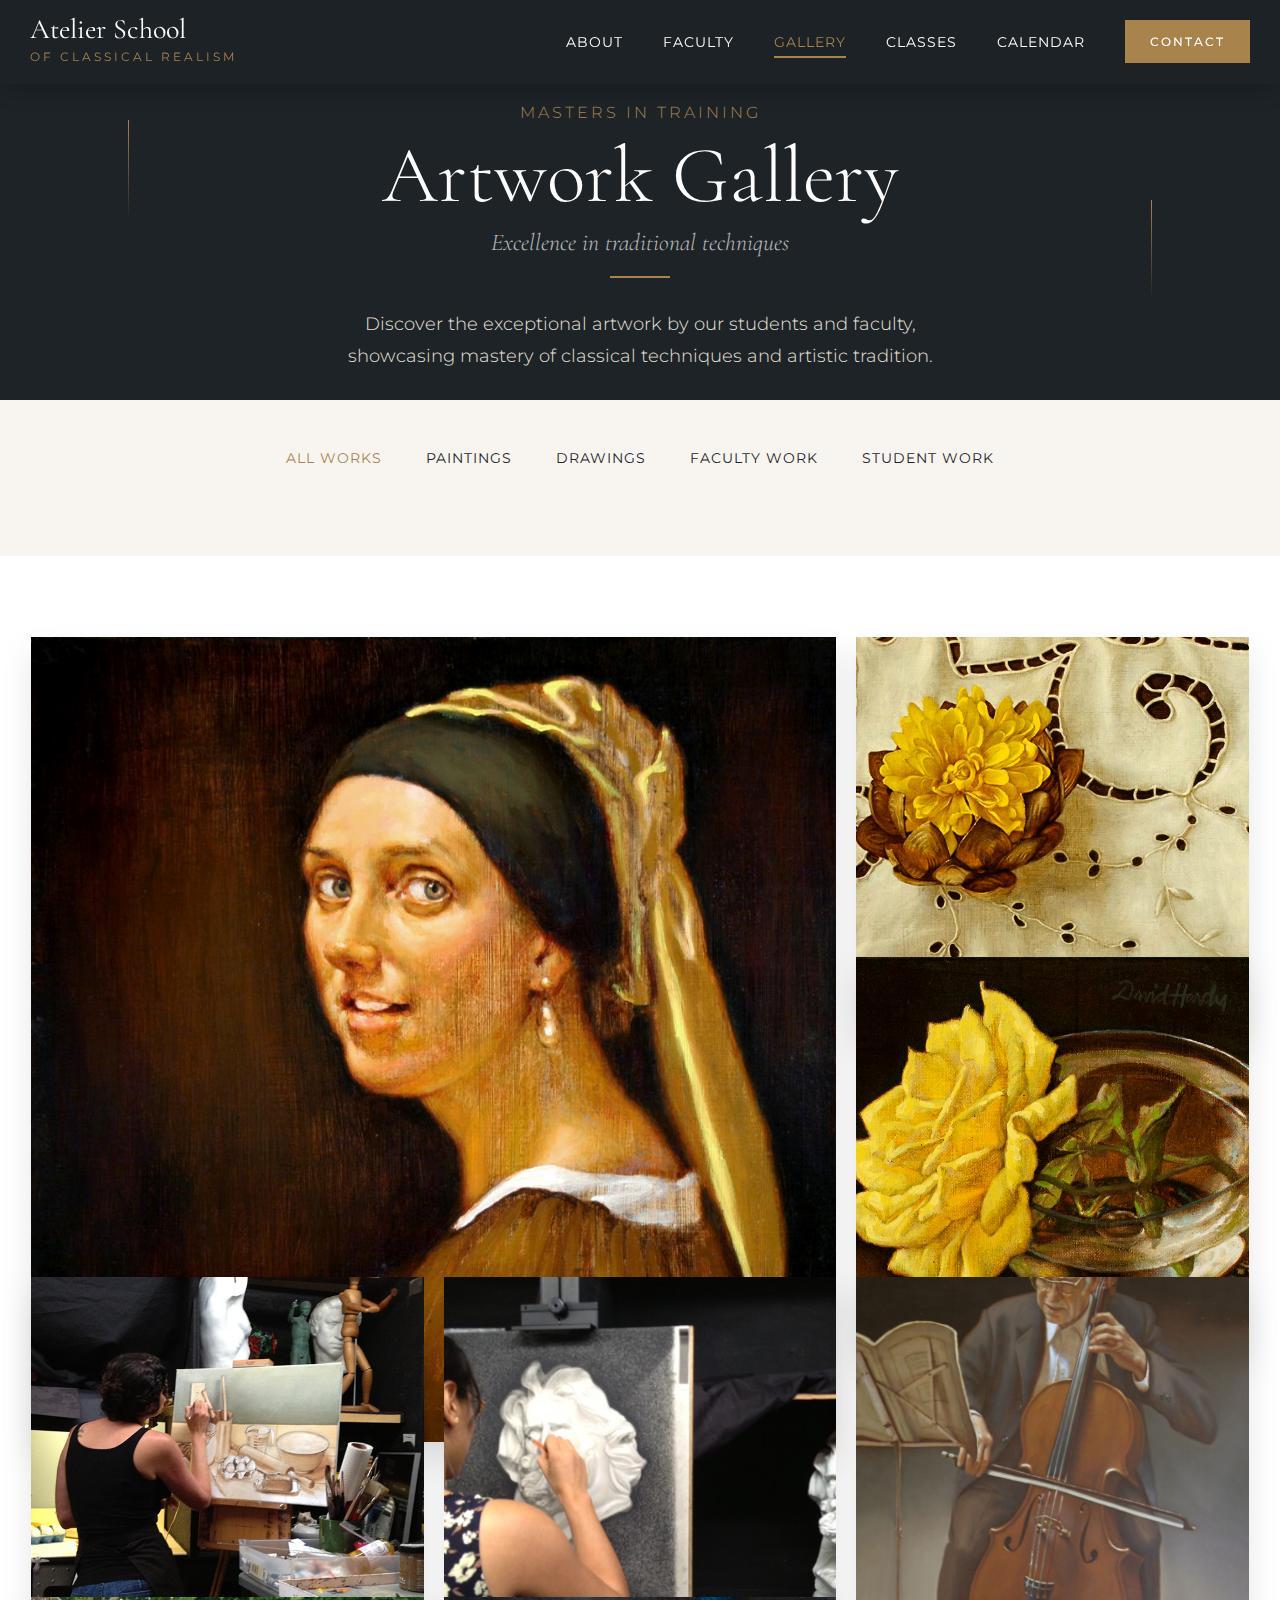
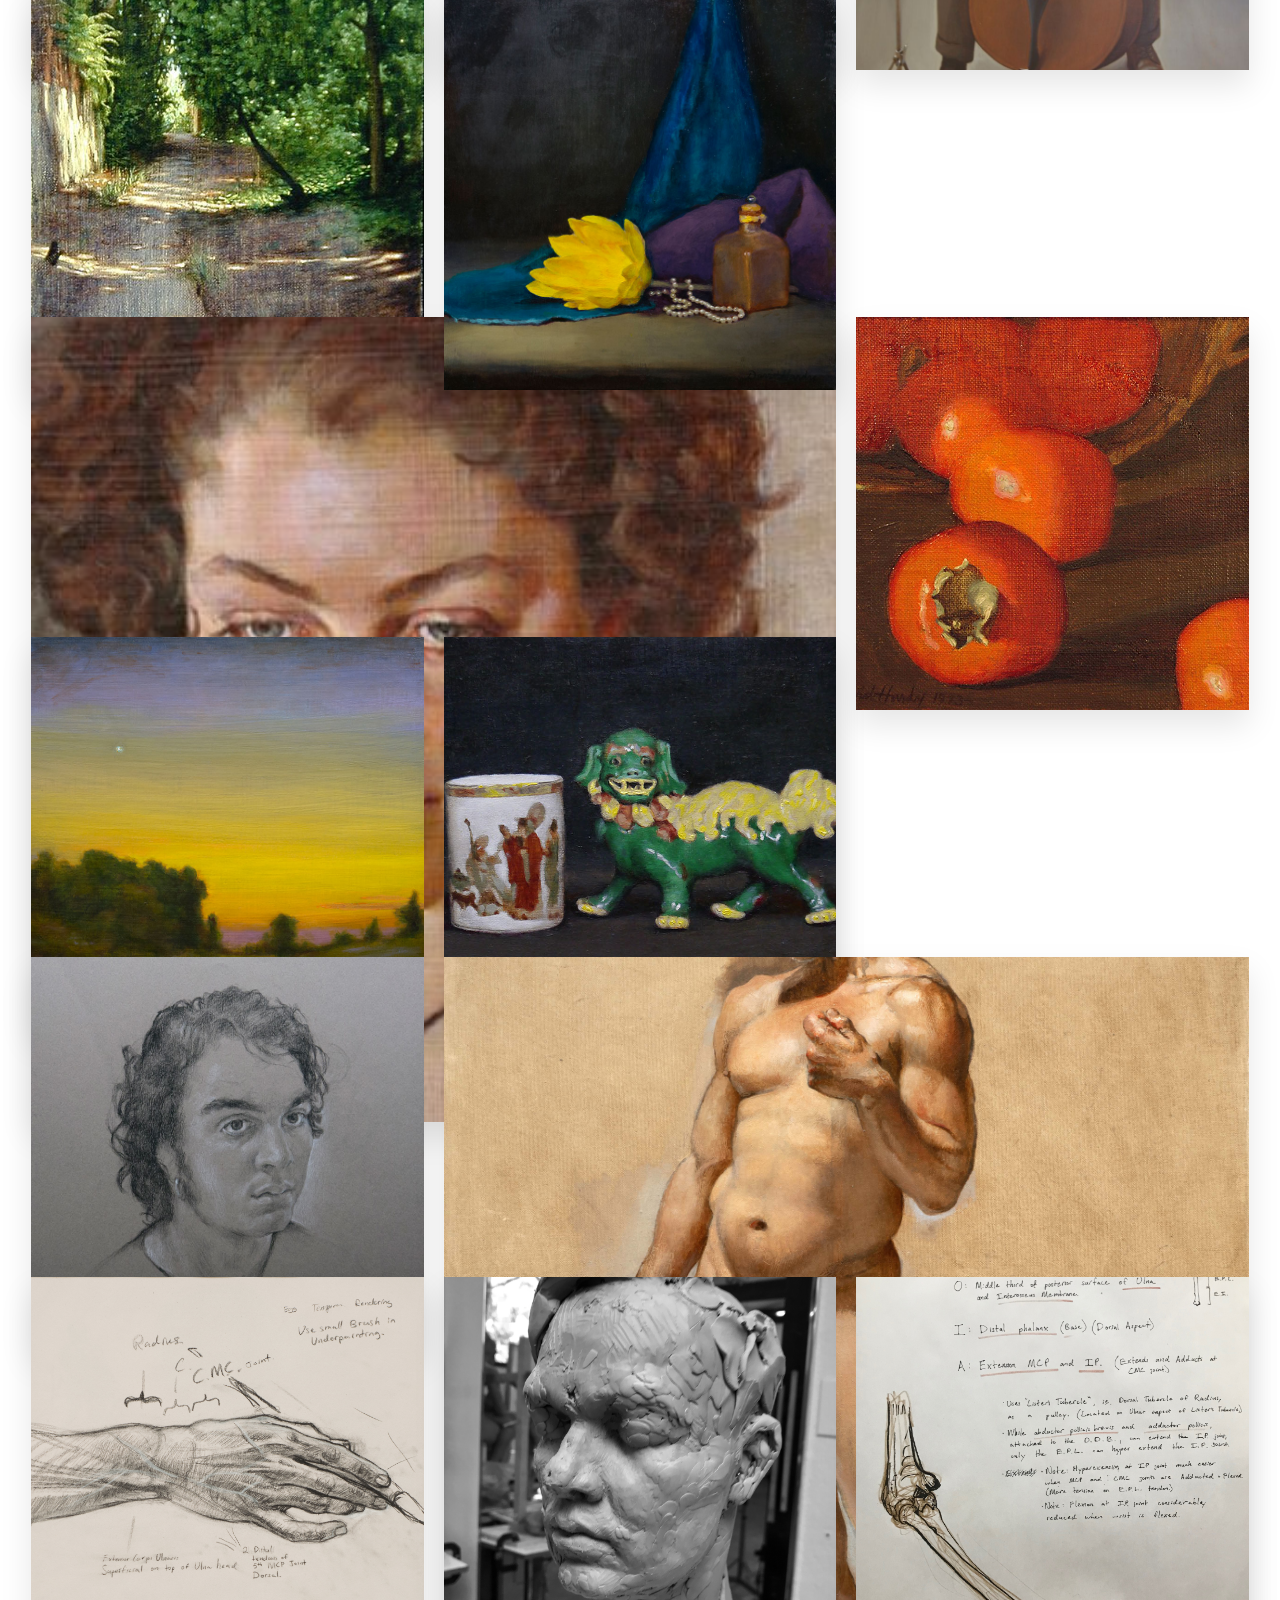
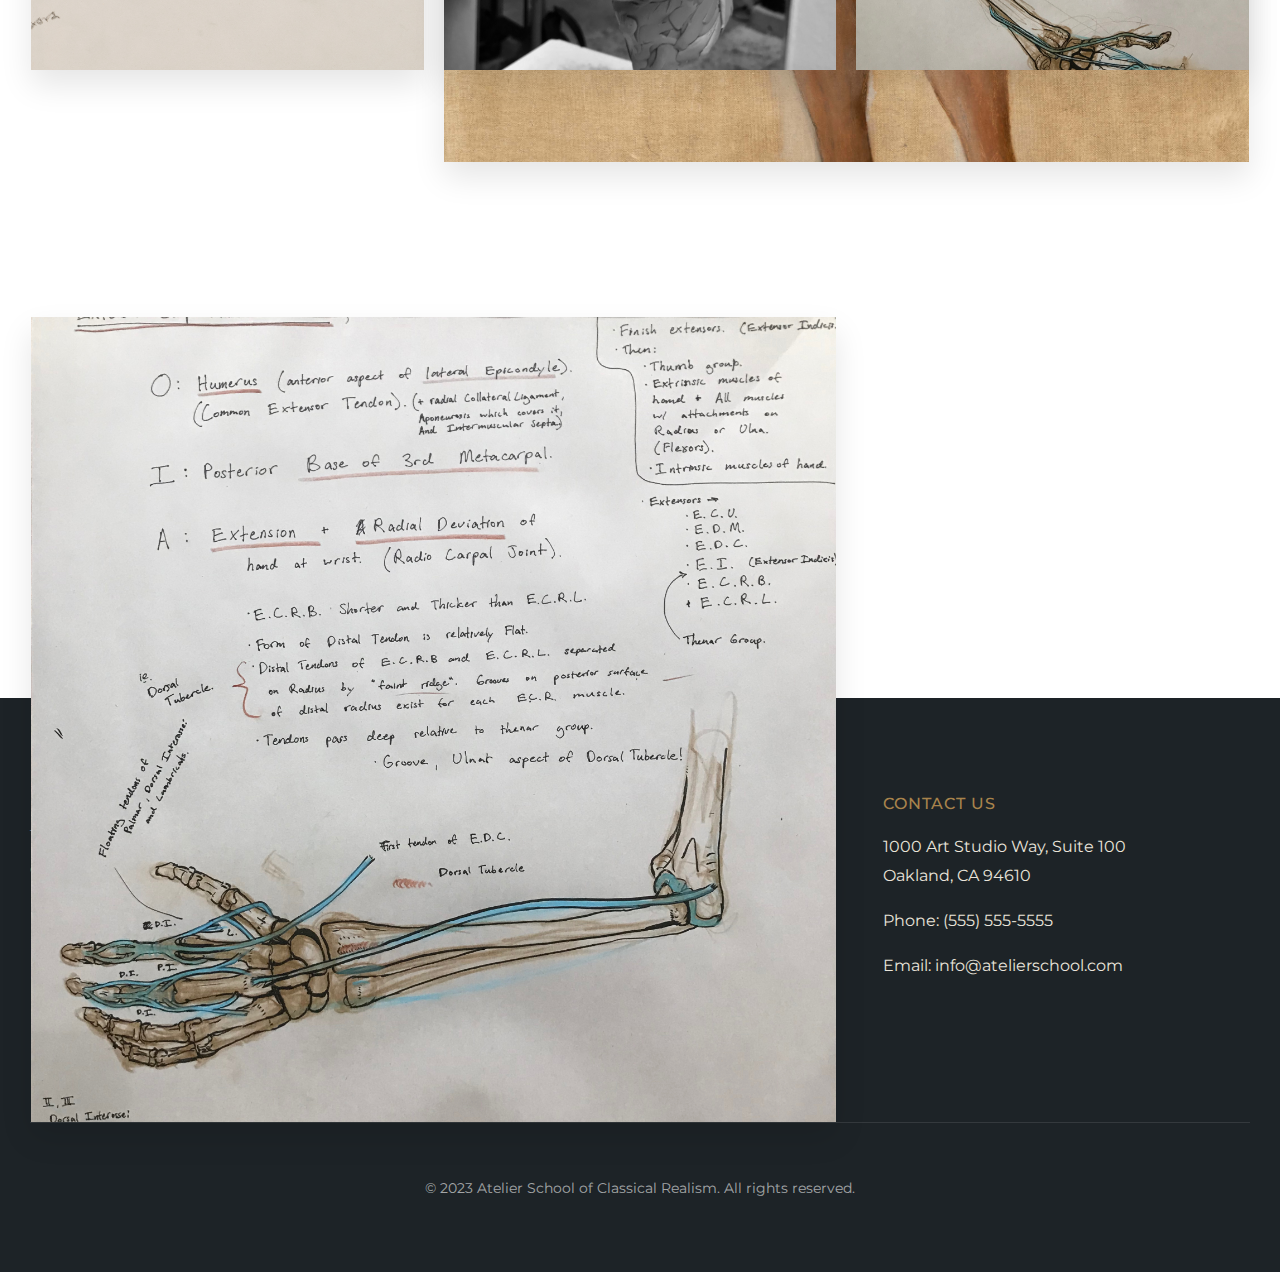
==== commit 31e4aaf6: "Implement mobile dark theme for gallery and index pages" ====
--- a/gallery.html
+++ b/gallery.html
@@ -2,7 +2,7 @@
 <html lang="en">
 <head>
     <meta charset="UTF-8">
-    <meta name="viewport" content="width=device-width, initial-scale=1.0">
+    <meta name="viewport" content="width=device-width, initial-scale=1.0, maximum-scale=5.0, minimum-scale=1.0, shrink-to-fit=no, viewport-fit=cover">
     <title>Gallery | Atelier School of Classical Realism</title>
     <meta name="description" content="Explore the exceptional artwork by students and faculty of the Atelier School of Classical Realism, showcasing traditional drawing and painting techniques.">
     <link rel="stylesheet" href="css/normalize.css">
@@ -10,6 +10,99 @@
     <link rel="preconnect" href="https://fonts.googleapis.com">
     <link rel="preconnect" href="https://fonts.gstatic.com" crossorigin>
     <link href="https://fonts.googleapis.com/css2?family=Cormorant+Garamond:ital,wght@0,300;0,400;0,500;0,600;0,700;1,300;1,400;1,500;1,600;1,700&family=Montserrat:wght@300;400;500;600;700&display=swap" rel="stylesheet">
+    <style>
+        /* Ensure mobile styles override inline styles on iPhones */
+        @media only screen and (max-width: 767px) {
+            body {
+                width: 100% !important;
+                overflow-x: hidden !important;
+            }
+            
+            [style*="grid-template-columns"] {
+                grid-template-columns: 1fr !important;
+            }
+            
+            [style*="max-width"] {
+                max-width: 100% !important;
+                width: 100% !important;
+                padding-left: 15px !important;
+                padding-right: 15px !important;
+                box-sizing: border-box !important;
+            }
+            
+            [style*="display: flex"] {
+                flex-direction: column !important;
+                align-items: center !important;
+            }
+            
+            section {
+                overflow-x: hidden !important;
+            }
+            
+            img {
+                max-width: 100% !important;
+                height: auto !important;
+            }
+            
+            [style*="font-size: 4rem"], 
+            [style*="font-size: 5rem"] {
+                font-size: 2.5rem !important;
+            }
+            
+            [style*="font-size: 3rem"], 
+            [style*="font-size: 2rem"] {
+                font-size: 1.8rem !important;
+            }
+            
+            [style*="padding: 40px"],
+            [style*="padding: 30px"] {
+                padding: 15px !important;
+            }
+            
+            /* Fix for gallery grid */
+            .gallery-grid {
+                display: grid !important;
+                grid-template-columns: 1fr !important;
+                grid-auto-rows: auto !important;
+                width: 100% !important;
+            }
+            
+            .gallery-item {
+                grid-column: span 1 !important;
+                grid-row: span 1 !important;
+                height: auto !important;
+                min-height: 250px !important;
+            }
+            
+            /* Hide desktop navigation on mobile */
+            header nav ul {
+                display: none !important;
+            }
+            
+            /* Ensure captions are always visible regardless of background */
+            .gallery-item h3 {
+                color: white !important;
+            }
+            
+            .gallery-item p {
+                color: #e9e4da !important;
+            }
+            
+            .gallery-item p[style*="color: #a8834c"] {
+                color: #a8834c !important;
+            }
+            
+            /* Improve caption background for better readability */
+            .gallery-item [style*="background: linear-gradient"] {
+                background: linear-gradient(to top, rgba(29,35,39,0.9), rgba(29,35,39,0.4)) !important;
+            }
+            
+            /* Make image overlay slightly darker for better contrast */
+            .gallery-item [style*="background: rgba(29,35,39,0.2)"] {
+                background: rgba(29,35,39,0.4) !important;
+            }
+        }
+    </style>
 </head>
 <body>
     <!-- Premium Header (same as index.html for consistency) -->
@@ -21,6 +114,12 @@
                     <span style="font-family: 'Montserrat', sans-serif; font-size: 12px; color: #a8834c; text-transform: uppercase; letter-spacing: 3px;">of Classical Realism</span>
                 </a>
             </div>
+            <!-- Mobile menu button - only visible on mobile -->
+            <div class="mobile-menu-toggle" style="display: none; cursor: pointer; padding: 10px; z-index: 1001;">
+                <div style="width: 30px; height: 3px; background-color: #ffffff; margin: 6px 0; transition: 0.4s;"></div>
+                <div style="width: 30px; height: 3px; background-color: #ffffff; margin: 6px 0; transition: 0.4s;"></div>
+                <div style="width: 30px; height: 3px; background-color: #ffffff; margin: 6px 0; transition: 0.4s;"></div>
+            </div>
             <nav>
                 <ul style="display: flex; list-style: none; margin: 0; padding: 0; gap: 40px; align-items: center;">
                     <li><a href="index.html#about" style="font-family: 'Montserrat', sans-serif; color: #ffffff; text-decoration: none; font-size: 14px; text-transform: uppercase; letter-spacing: 1px; transition: all 0.3s ease;">About</a></li>
@@ -31,6 +130,18 @@
                     <li><a href="index.html#contact" style="display: inline-block; background-color: #a8834c; color: white; padding: 12px 25px; text-decoration: none; font-weight: 500; text-transform: uppercase; letter-spacing: 2px; border: none; font-family: 'Montserrat', sans-serif; font-size: 12px; transition: all 0.3s ease;">Contact</a></li>
                 </ul>
             </nav>
+        </div>
+        
+        <!-- Mobile slide-in menu - hidden by default -->
+        <div class="mobile-menu" style="position: fixed; top: 64px; left: 0; width: 100%; background-color: #1d2327; z-index: 1000; display: none; padding: 20px; box-shadow: 0 5px 20px rgba(0,0,0,0.3);">
+            <ul style="list-style: none; margin: 0; padding: 0;">
+                <li style="margin-bottom: 15px;"><a href="index.html#about" style="font-family: 'Montserrat', sans-serif; color: #ffffff; text-decoration: none; font-size: 16px; text-transform: uppercase; letter-spacing: 1px; display: block; padding: 10px 0;">About</a></li>
+                <li style="margin-bottom: 15px;"><a href="index.html#faculty" style="font-family: 'Montserrat', sans-serif; color: #ffffff; text-decoration: none; font-size: 16px; text-transform: uppercase; letter-spacing: 1px; display: block; padding: 10px 0;">Faculty</a></li>
+                <li style="margin-bottom: 15px;"><a href="gallery.html" style="font-family: 'Montserrat', sans-serif; color: #a8834c; text-decoration: none; font-size: 16px; text-transform: uppercase; letter-spacing: 1px; display: block; padding: 10px 0; border-left: 3px solid #a8834c; padding-left: 10px;">Gallery</a></li>
+                <li style="margin-bottom: 15px;"><a href="index.html#classes" style="font-family: 'Montserrat', sans-serif; color: #ffffff; text-decoration: none; font-size: 16px; text-transform: uppercase; letter-spacing: 1px; display: block; padding: 10px 0;">Classes</a></li>
+                <li style="margin-bottom: 15px;"><a href="index.html#calendar" style="font-family: 'Montserrat', sans-serif; color: #ffffff; text-decoration: none; font-size: 16px; text-transform: uppercase; letter-spacing: 1px; display: block; padding: 10px 0;">Calendar</a></li>
+                <li><a href="index.html#contact" style="display: inline-block; background-color: #a8834c; color: white; padding: 12px 25px; text-decoration: none; font-weight: 500; text-transform: uppercase; letter-spacing: 2px; border: none; font-family: 'Montserrat', sans-serif; font-size: 14px;">Contact</a></li>
+            </ul>
         </div>
     </header>
 
@@ -56,10 +167,11 @@
         </div>
     </section>
 
-    <!-- Gallery Filters -->
+    <!-- Gallery Filter Section -->
     <section style="background-color: #f8f5f1; padding: 40px 0; position: relative;">
-        <div style="max-width: 1400px; margin: 0 auto; padding: 0 30px;">
-            <div style="display: flex; justify-content: center; gap: 20px; flex-wrap: wrap;">
+        <div style="max-width: 1400px; margin: 0 auto; padding: 0 30px; text-align: center;">
+            <!-- Filter buttons -->
+            <div style="margin-bottom: 40px;">
                 <button class="filter-btn active" style="background: none; border: none; font-family: 'Montserrat', sans-serif; font-size: 14px; text-transform: uppercase; letter-spacing: 1px; color: #a8834c; padding: 10px 20px; cursor: pointer; position: relative;" data-filter="all">All Works</button>
                 
                 <button class="filter-btn" style="background: none; border: none; font-family: 'Montserrat', sans-serif; font-size: 14px; text-transform: uppercase; letter-spacing: 1px; color: #1d2327; padding: 10px 20px; cursor: pointer; position: relative;" data-filter="paintings">Paintings</button>
@@ -435,5 +547,206 @@
             });
         });
     </script>
+    
+    <!-- Mobile menu JavaScript -->
+    <script>
+        document.addEventListener('DOMContentLoaded', function() {
+            const mobileMenuToggle = document.querySelector('.mobile-menu-toggle');
+            const mobileMenu = document.querySelector('.mobile-menu');
+            const mobileMenuLinks = document.querySelectorAll('.mobile-menu a');
+            
+            // Show mobile menu toggle on small screens
+            if (window.innerWidth <= 767) {
+                mobileMenuToggle.style.display = 'block';
+            }
+            
+            // Toggle mobile menu when button is clicked
+            mobileMenuToggle.addEventListener('click', function() {
+                if (mobileMenu.style.display === 'block') {
+                    mobileMenu.style.display = 'none';
+                    // Reset hamburger icon
+                    const bars = this.querySelectorAll('div');
+                    bars[0].style.transform = '';
+                    bars[1].style.opacity = '';
+                    bars[2].style.transform = '';
+                } else {
+                    mobileMenu.style.display = 'block';
+                    // Animate to X icon
+                    const bars = this.querySelectorAll('div');
+                    bars[0].style.transform = 'rotate(-45deg) translate(-6px, 6px)';
+                    bars[1].style.opacity = '0';
+                    bars[2].style.transform = 'rotate(45deg) translate(-6px, -6px)';
+                }
+            });
+            
+            // Close menu when a link is clicked
+            mobileMenuLinks.forEach(function(link) {
+                link.addEventListener('click', function() {
+                    mobileMenu.style.display = 'none';
+                    // Reset hamburger icon
+                    const bars = mobileMenuToggle.querySelectorAll('div');
+                    bars[0].style.transform = '';
+                    bars[1].style.opacity = '';
+                    bars[2].style.transform = '';
+                });
+            });
+            
+            // Handle window resize
+            window.addEventListener('resize', function() {
+                if (window.innerWidth <= 767) {
+                    mobileMenuToggle.style.display = 'block';
+                } else {
+                    mobileMenuToggle.style.display = 'none';
+                    mobileMenu.style.display = 'none';
+                    // Reset hamburger icon
+                    const bars = mobileMenuToggle.querySelectorAll('div');
+                    bars[0].style.transform = '';
+                    bars[1].style.opacity = '';
+                    bars[2].style.transform = '';
+                }
+            });
+        });
+    </script>
+
+    <!-- Handle filter buttons in dark mode -->
+    <script>
+        document.addEventListener('DOMContentLoaded', function() {
+            const filterButtons = document.querySelectorAll('.filter-btn');
+            const isMobile = window.innerWidth <= 767;
+            
+            // Update filter button colors based on device size
+            function updateFilterButtonColors() {
+                if (window.innerWidth <= 767) {
+                    // Dark theme for mobile
+                    filterButtons.forEach(button => {
+                        if (!button.classList.contains('active')) {
+                            button.style.color = '#e9e4da';
+                        } else {
+                            button.style.color = '#a8834c';
+                        }
+                    });
+                } else {
+                    // Desktop theme
+                    filterButtons.forEach(button => {
+                        if (!button.classList.contains('active')) {
+                            button.style.color = '#1d2327';
+                        } else {
+                            button.style.color = '#a8834c';
+                        }
+                    });
+                }
+            }
+            
+            // Initial setup
+            updateFilterButtonColors();
+            
+            // Handle window resize
+            window.addEventListener('resize', updateFilterButtonColors);
+            
+            // Override hover behavior for mobile dark theme
+            filterButtons.forEach(button => {
+                button.addEventListener('mouseenter', function() {
+                    if (!this.classList.contains('active')) {
+                        this.style.color = '#a8834c';
+                    }
+                });
+                
+                button.addEventListener('mouseleave', function() {
+                    if (!this.classList.contains('active')) {
+                        if (window.innerWidth <= 767) {
+                            this.style.color = '#e9e4da';
+                        } else {
+                            this.style.color = '#1d2327';
+                        }
+                    }
+                });
+                
+                button.addEventListener('click', function() {
+                    // Update active button
+                    filterButtons.forEach(btn => {
+                        btn.classList.remove('active');
+                        if (window.innerWidth <= 767) {
+                            btn.style.color = '#e9e4da';
+                        } else {
+                            btn.style.color = '#1d2327';
+                        }
+                    });
+                    
+                    this.style.color = '#a8834c';
+                    this.classList.add('active');
+                    
+                    const filter = this.getAttribute('data-filter');
+                    
+                    // Filter gallery items
+                    const galleryItems = document.querySelectorAll('.gallery-item');
+                    galleryItems.forEach(item => {
+                        if (filter === 'all' || item.getAttribute('data-category').includes(filter)) {
+                            item.style.display = 'block';
+                        } else {
+                            item.style.display = 'none';
+                        }
+                    });
+                });
+            });
+        });
+    </script>
+    
+    <!-- Dark theme checker script -->
+    <script>
+        document.addEventListener('DOMContentLoaded', function() {
+            // Check if we're on mobile
+            const isMobile = window.innerWidth <= 767;
+            
+            if (isMobile) {
+                // Force dark theme on all sections
+                document.querySelectorAll('section').forEach(function(section) {
+                    // Skip sections that are already dark
+                    if (section.getAttribute('style') && 
+                        !section.getAttribute('style').includes('background-color: #1d2327') && 
+                        !section.getAttribute('style').includes('background: #1d2327')) {
+                        
+                        // Add dark background
+                        section.style.backgroundColor = '#1d2327';
+                        
+                        // Make text light colored
+                        section.querySelectorAll('h1, h2, h3, h4, h5, h6').forEach(function(heading) {
+                            if (!heading.getAttribute('style') || 
+                                !heading.getAttribute('style').includes('color: #a8834c')) {
+                                heading.style.color = '#ffffff';
+                            }
+                        });
+                        
+                        // Fix paragraph text
+                        section.querySelectorAll('p').forEach(function(paragraph) {
+                            if (!paragraph.getAttribute('style') || 
+                                !paragraph.getAttribute('style').includes('color: #a8834c')) {
+                                paragraph.style.color = '#e9e4da';
+                            }
+                        });
+                    }
+                });
+                
+                // Add dark background to the filter section
+                const filterSection = document.querySelector('section[style*="background-color: #f8f5f1"]');
+                if (filterSection) {
+                    filterSection.style.backgroundColor = '#1d2327';
+                }
+                
+                // Add dark background to the gallery section
+                const gallerySection = document.querySelector('section[style*="background-color: #ffffff"]');
+                if (gallerySection) {
+                    gallerySection.style.backgroundColor = '#1d2327';
+                }
+                
+                // Apply dark theme to filter buttons
+                const filterButtons = document.querySelectorAll('.filter-btn');
+                filterButtons.forEach(function(button) {
+                    if (!button.classList.contains('active')) {
+                        button.style.color = '#e9e4da';
+                    }
+                });
+            }
+        });
+    </script>
 </body>
 </html> --- a/css/styles.css
+++ b/css/styles.css
@@ -59,6 +59,20 @@
     color: var(--color-dark);
     background-color: var(--color-cream);
     overflow-x: hidden;
+    width: 100%;
+    position: relative;
+}
+
+/* Make all images responsive by default */
+img {
+    max-width: 100%;
+    height: auto;
+    display: block;
+}
+
+/* Ensure all videos and embedded content is responsive */
+video, iframe, embed, object {
+    max-width: 100%;
 }
 
 /* Typography */
@@ -1248,6 +1262,41 @@
     .calendar-display {
         margin-top: var(--spacing-md);
     }
+    
+    .footer-grid {
+        grid-template-columns: 1fr 1fr;
+        gap: var(--spacing-md);
+    }
+    
+    .footer-newsletter {
+        grid-column: span 2;
+        margin-top: var(--spacing-md);
+    }
+}
+
+@media (max-width: 992px) {
+    .instructors-grid {
+        grid-template-columns: 1fr;
+        max-width: 650px;
+        margin: 0 auto;
+    }
+    
+    .gallery-grid {
+        grid-template-columns: repeat(auto-fill, minmax(200px, 1fr));
+    }
+    
+    .hero-content {
+        padding: var(--spacing-lg) var(--spacing-md);
+        max-width: 100%;
+    }
+    
+    .site-header {
+        padding: 1rem var(--spacing-sm);
+    }
+    
+    .header-container {
+        gap: var(--spacing-sm);
+    }
 }
 
 @media (max-width: 768px) {
@@ -1280,6 +1329,7 @@
         padding: var(--spacing-md);
         gap: var(--spacing-sm);
         text-align: center;
+        z-index: 1000;
     }
     
     .menu.active {
@@ -1334,6 +1384,67 @@
     .testimonial blockquote p {
         font-size: 1.5rem;
     }
+    
+    .container {
+        padding-left: var(--spacing-sm);
+        padding-right: var(--spacing-sm);
+    }
+    
+    .hero-content h1 {
+        font-size: 2.8rem;
+    }
+    
+    .hero-content .lead {
+        font-size: 1.2rem;
+    }
+    
+    .hero-cta {
+        flex-direction: column;
+        align-items: center;
+        gap: var(--spacing-sm);
+    }
+    
+    .hero-cta .btn {
+        width: 100%;
+        text-align: center;
+    }
+    
+    .program-card {
+        padding: var(--spacing-md);
+    }
+    
+    .calendar-card {
+        flex-direction: column;
+    }
+    
+    .calendar-image {
+        width: 100%;
+        height: 200px;
+    }
+    
+    .calendar-details {
+        padding: var(--spacing-sm);
+    }
+    
+    .contact-form {
+        padding: var(--spacing-md);
+    }
+    
+    .lightbox-content {
+        max-width: 95%;
+    }
+    
+    .lightbox-image {
+        max-height: 70vh;
+    }
+    
+    .lightbox-close {
+        top: -30px;
+        right: 0;
+        width: 30px;
+        height: 30px;
+        font-size: 1.2rem;
+    }
 }
 
 @media (max-width: 576px) {
@@ -1357,6 +1468,292 @@
     
     .testimonial blockquote p {
         font-size: 1.2rem;
+    }
+    
+    .footer-grid {
+        grid-template-columns: 1fr;
+    }
+    
+    .footer-newsletter {
+        grid-column: 1;
+    }
+    
+    .footer-links {
+        margin-top: var(--spacing-md);
+    }
+    
+    .footer-bottom {
+        flex-direction: column;
+        gap: var(--spacing-sm);
+        text-align: center;
+    }
+    
+    .about-text {
+        padding: var(--spacing-md);
+    }
+    
+    .about-image {
+        height: 300px;
+    }
+    
+    .about-text::before {
+        width: 40px;
+        height: 40px;
+    }
+    
+    .calendar-date {
+        width: 60px;
+        height: 60px;
+    }
+    
+    .calendar-date .month {
+        font-size: 0.8rem;
+    }
+    
+    .btn {
+        padding: 0.8rem 1.5rem;
+    }
+}
+
+/* Mobile-specific fixes for iPhones */
+@media (max-width: 480px) {
+    .site-header {
+        padding: 0.8rem;
+    }
+    
+    .logo-text {
+        font-size: 1.3rem;
+    }
+    
+    .logo-subtext {
+        font-size: 0.7rem;
+    }
+    
+    .hero h1 {
+        font-size: 2.2rem;
+        line-height: 1.2;
+    }
+    
+    .hero .lead {
+        font-size: 1.1rem;
+    }
+    
+    .hero-content {
+        padding: var(--spacing-lg) var(--spacing-sm);
+    }
+    
+    .section-header h2 {
+        font-size: 2rem;
+    }
+    
+    .section-header h2::after {
+        width: 60px;
+    }
+    
+    .program-image {
+        height: 200px;
+    }
+    
+    .instructor-image {
+        height: 250px;
+    }
+    
+    .contact-form, .contact-info {
+        padding: var(--spacing-sm);
+    }
+    
+    .gallery-grid {
+        grid-template-columns: repeat(auto-fill, minmax(140px, 1fr));
+        gap: 0.5rem;
+    }
+    
+    .gallery-caption {
+        padding: 0.5rem;
+        font-size: 0.8rem;
+    }
+
+    /* Fix horizontal scrolling issues */
+    .container {
+        width: 100%;
+        max-width: 100%;
+        padding: 0 var(--spacing-sm);
+        overflow-x: hidden;
+    }
+    
+    body {
+        overflow-x: hidden;
+        width: 100%;
+        position: relative;
+        margin: 0;
+        padding: 0;
+    }
+    
+    /* Improve touch targets */
+    .btn, 
+    .menu a, 
+    .footer-links a,
+    .form-control,
+    .calendar-card {
+        padding: 0.8rem;
+    }
+    
+    input[type="submit"],
+    button,
+    .btn {
+        min-height: 44px; /* Minimum touch target size */
+    }
+    
+    /* Fix menu on small screens */
+    .menu.active {
+        max-height: calc(100vh - 70px);
+        overflow-y: auto;
+    }
+    
+    /* iPhone-specific fixes for inline styles */
+    /* These are targeting common inline style patterns in your HTML */
+    [style*="display: grid"] {
+        display: grid !important;
+        grid-template-columns: 1fr !important;
+        width: 100% !important;
+        max-width: 100% !important;
+    }
+    
+    [style*="max-width:"] {
+        max-width: 100% !important;
+        width: 100% !important;
+        padding-left: 15px !important;
+        padding-right: 15px !important;
+    }
+    
+    [style*="grid-template-columns"] {
+        grid-template-columns: 1fr !important;
+    }
+    
+    [style*="font-size: 4rem"] {
+        font-size: 2.5rem !important;
+    }
+    
+    [style*="font-size: 3rem"] {
+        font-size: 2rem !important;
+    }
+    
+    [style*="font-size: 2rem"] {
+        font-size: 1.5rem !important;
+    }
+    
+    [style*="padding: 40px"] {
+        padding: 20px !important;
+    }
+    
+    /* Fix the narrow column issue */
+    [style*="width: 100%"] {
+        width: 100% !important;
+        min-width: 100% !important;
+    }
+    
+    img[style*="width: 100%"] {
+        width: 100% !important;
+        height: auto !important;
+        object-fit: cover !important;
+    }
+    
+    /* Fix any display flex issues */
+    [style*="display: flex"] {
+        flex-wrap: wrap !important;
+    }
+    
+    /* Fix for image containers */
+    [style*="height: 300px"] {
+        height: auto !important;
+        min-height: 200px !important;
+        max-height: 250px !important;
+    }
+}
+
+/* iPhone-specific fixes */
+@media only screen 
+  and (min-device-width: 320px) 
+  and (max-device-width: 812px)
+  and (-webkit-min-device-pixel-ratio: 2) {
+    
+    body {
+        width: 100vw !important;
+        overflow-x: hidden !important;
+        margin: 0 !important;
+        padding: 0 !important;
+    }
+    
+    /* Fix container widths */
+    div[style*="max-width"] {
+        max-width: 100% !important;
+        padding-left: 15px !important;
+        padding-right: 15px !important;
+        box-sizing: border-box !important;
+        width: 100% !important;
+    }
+    
+    /* Force single column for grids */
+    div[style*="grid-template-columns"] {
+        grid-template-columns: 1fr !important;
+    }
+    
+    /* Adjust font sizes */
+    h1[style*="font-size"],
+    h2[style*="font-size"],
+    h3[style*="font-size"] {
+        font-size: clamp(1.5rem, 5vw, 2.5rem) !important;
+        line-height: 1.3 !important;
+    }
+    
+    /* Ensure images are responsive */
+    img {
+        max-width: 100% !important;
+        height: auto !important;
+    }
+    
+    /* Stack flexbox items on mobile */
+    div[style*="display: flex"] {
+        flex-direction: column !important;
+        align-items: center !important;
+    }
+    
+    /* Make sure all buttons are properly sized for touch */
+    a[style*="padding"], 
+    button[style*="padding"] {
+        display: inline-block !important;
+        padding: 12px 20px !important;
+        width: auto !important;
+        min-width: 44px !important;
+        min-height: 44px !important;
+        text-align: center !important;
+    }
+    
+    /* Fix the picket fence issue with proper sizing */
+    .container,
+    section,
+    [style*="width: 100%"],
+    [style*="max-width"] {
+        width: 100% !important;
+        min-width: 100% !important;
+        max-width: 100% !important;
+        margin-left: 0 !important;
+        margin-right: 0 !important;
+        box-sizing: border-box !important;
+        overflow-x: hidden !important;
+    }
+    
+    /* Fix header/menu for mobile */
+    .site-header[style*="position: fixed"],
+    header[style*="position: fixed"] {
+        width: 100% !important;
+        left: 0 !important;
+        right: 0 !important;
+        padding: 10px 15px !important;
+    }
+    
+    /* Fix navigation menu for mobile */
+    nav ul[style*="display: flex"] {
+        display: none !important;
     }
 }
 
@@ -1512,4 +1909,84 @@
         max-width: 650px;
         margin: 0 auto;
     }
+}
+
+/* Make all sections dark-themed on mobile */
+@media only screen and (max-width: 767px) {
+    /* Change all light backgrounds to dark */
+    section[style*="background-color: #f8f5f1"],
+    section[style*="background-color: #fff"],
+    section[style*="background-color: #ffffff"] {
+        background-color: #1d2327 !important;
+    }
+    
+    /* Dark text on light backgrounds should become light text on dark backgrounds */
+    section[style*="background-color: #f8f5f1"] h1,
+    section[style*="background-color: #f8f5f1"] h2,
+    section[style*="background-color: #f8f5f1"] h3,
+    section[style*="background-color: #fff"] h1,
+    section[style*="background-color: #fff"] h2,
+    section[style*="background-color: #fff"] h3,
+    section[style*="background-color: #ffffff"] h1,
+    section[style*="background-color: #ffffff"] h2,
+    section[style*="background-color: #ffffff"] h3 {
+        color: #ffffff !important;
+    }
+    
+    /* Also change text to light for better contrast */
+    section[style*="background-color: #f8f5f1"] p,
+    section[style*="background-color: #fff"] p,
+    section[style*="background-color: #ffffff"] p {
+        color: #e9e4da !important;
+    }
+    
+    /* Fix card styles for dark mode */
+    div[style*="padding: 40px; background: white"],
+    div[style*="background: white"],
+    div[style*="background-color: white"] {
+        background: #212830 !important;
+    }
+    
+    div[style*="background: white"] h3 {
+        color: #ffffff !important;
+    }
+    
+    div[style*="background: white"] p:not([style*="color: #a8834c"]) {
+        color: #e9e4da !important;
+    }
+    
+    /* Ensure form elements are visible */
+    input[type="text"],
+    input[type="email"],
+    input[type="tel"],
+    textarea,
+    select {
+        background-color: #2a3440 !important;
+        color: #ffffff !important;
+        border-color: #3a4450 !important;
+    }
+    
+    /* Fix form labels */
+    label[style*="color: #1d2327"] {
+        color: #e9e4da !important;
+    }
+    
+    /* Ensure filter buttons are visible on dark background */
+    .filter-btn {
+        color: #e9e4da !important;
+    }
+    
+    .filter-btn.active {
+        color: #a8834c !important;
+    }
+    
+    /* Fix the split background in the about section */
+    #about[style*="background: linear-gradient"] {
+        background: #1d2327 !important;
+    }
+    
+    /* Gallery specific dark theme fixes */
+    .gallery-grid {
+        background-color: #1d2327 !important;
+    }
 } 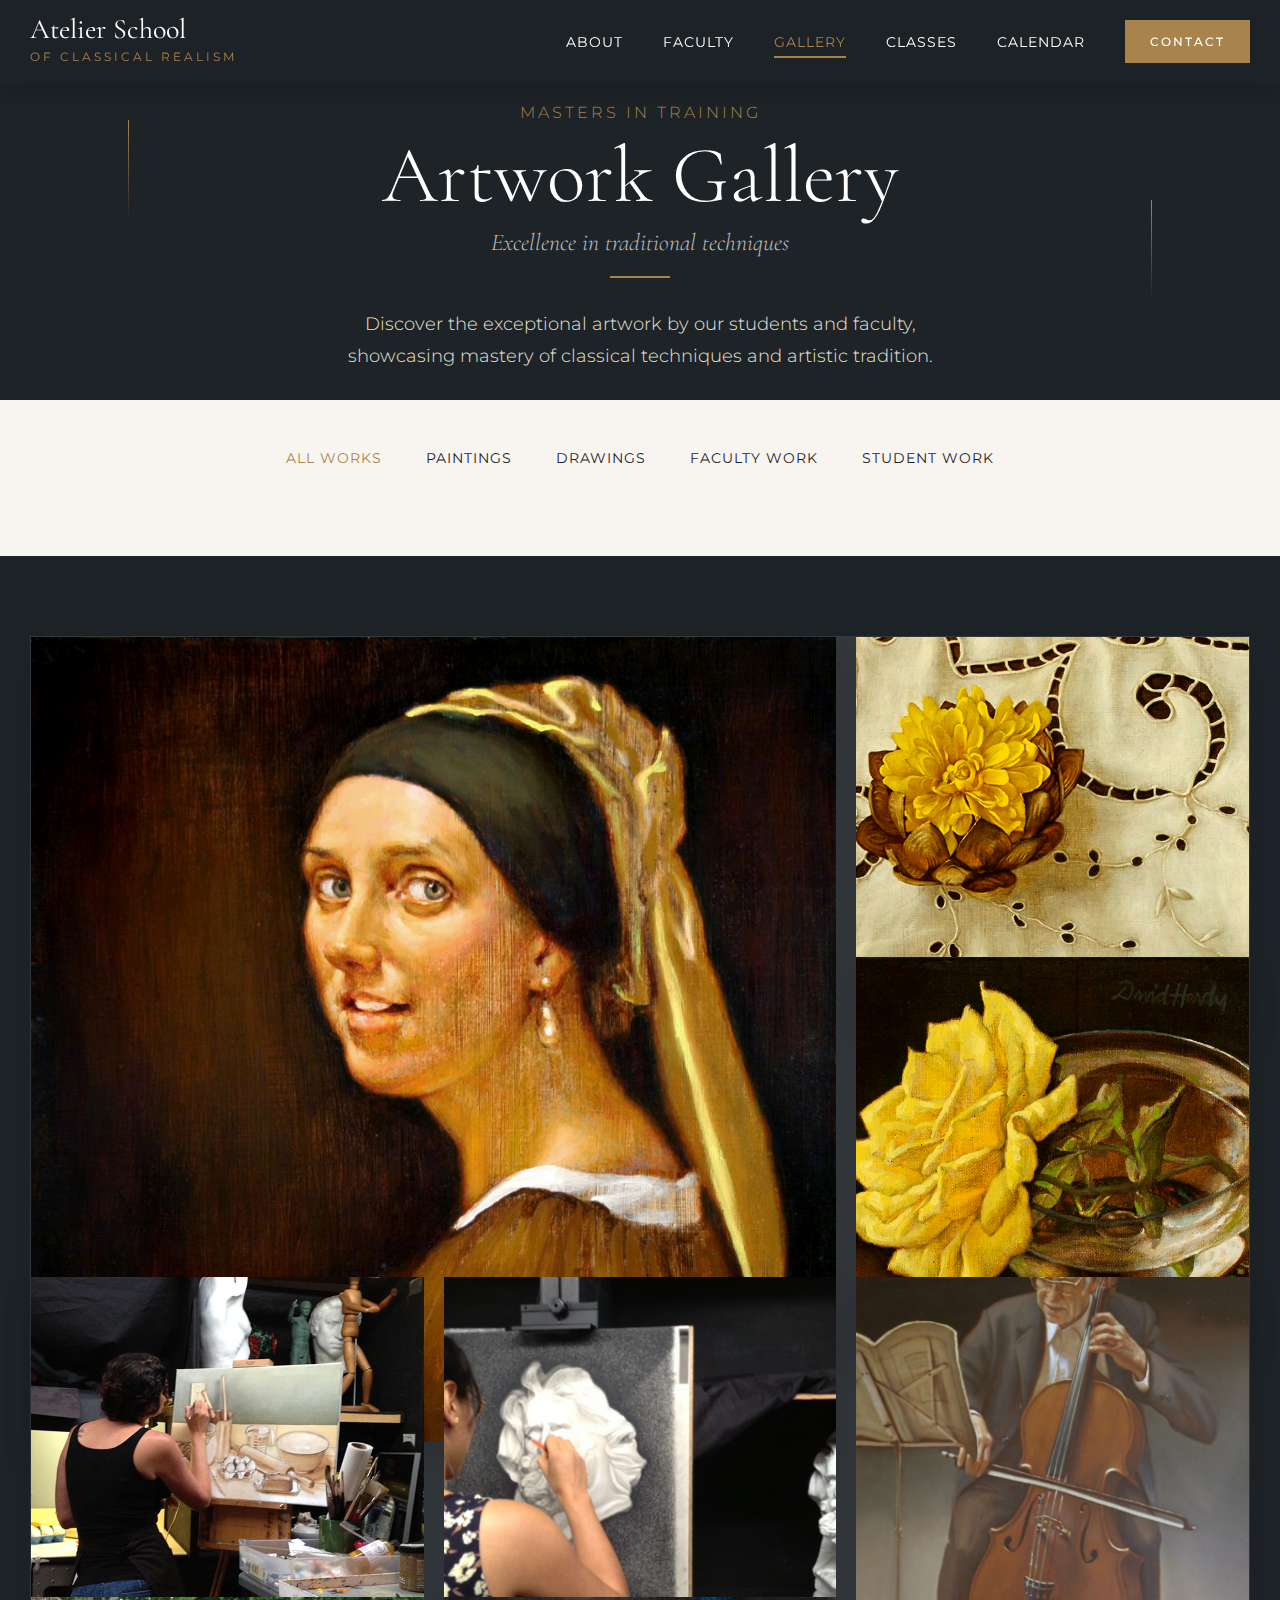
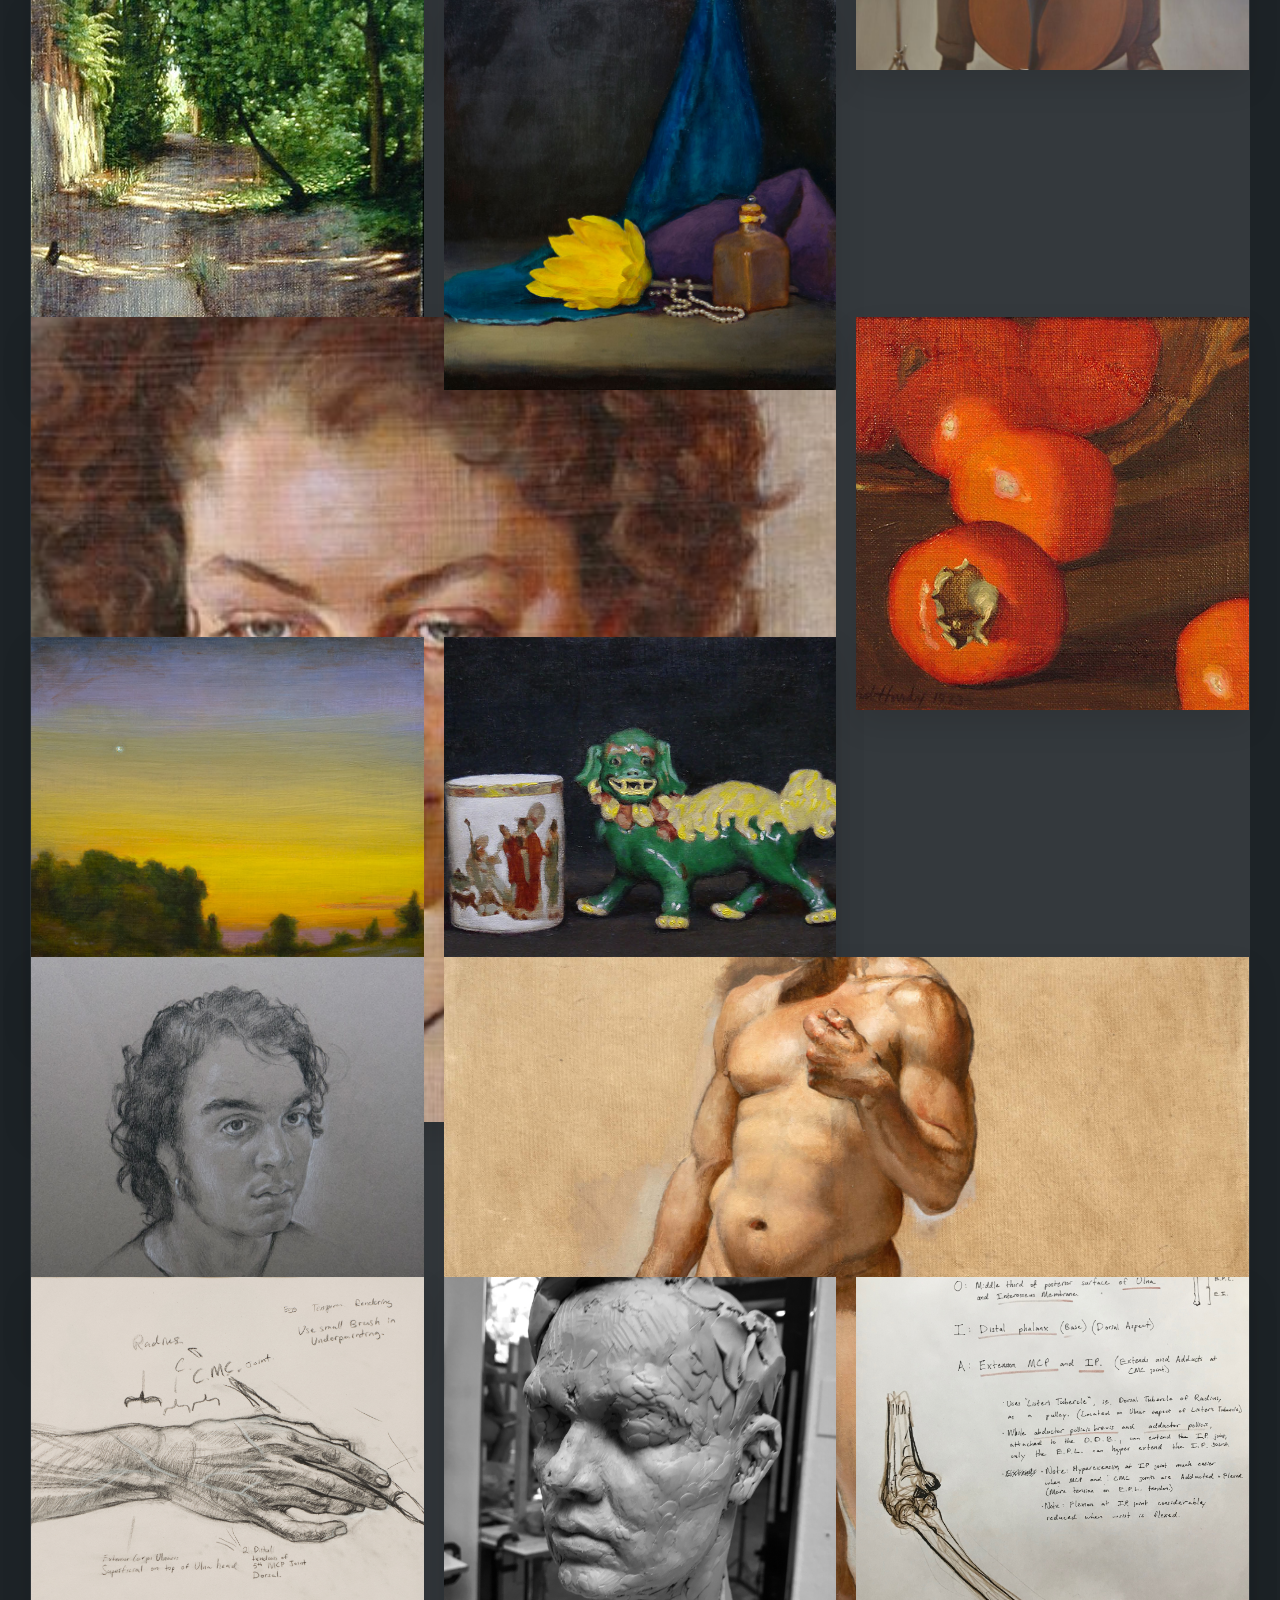
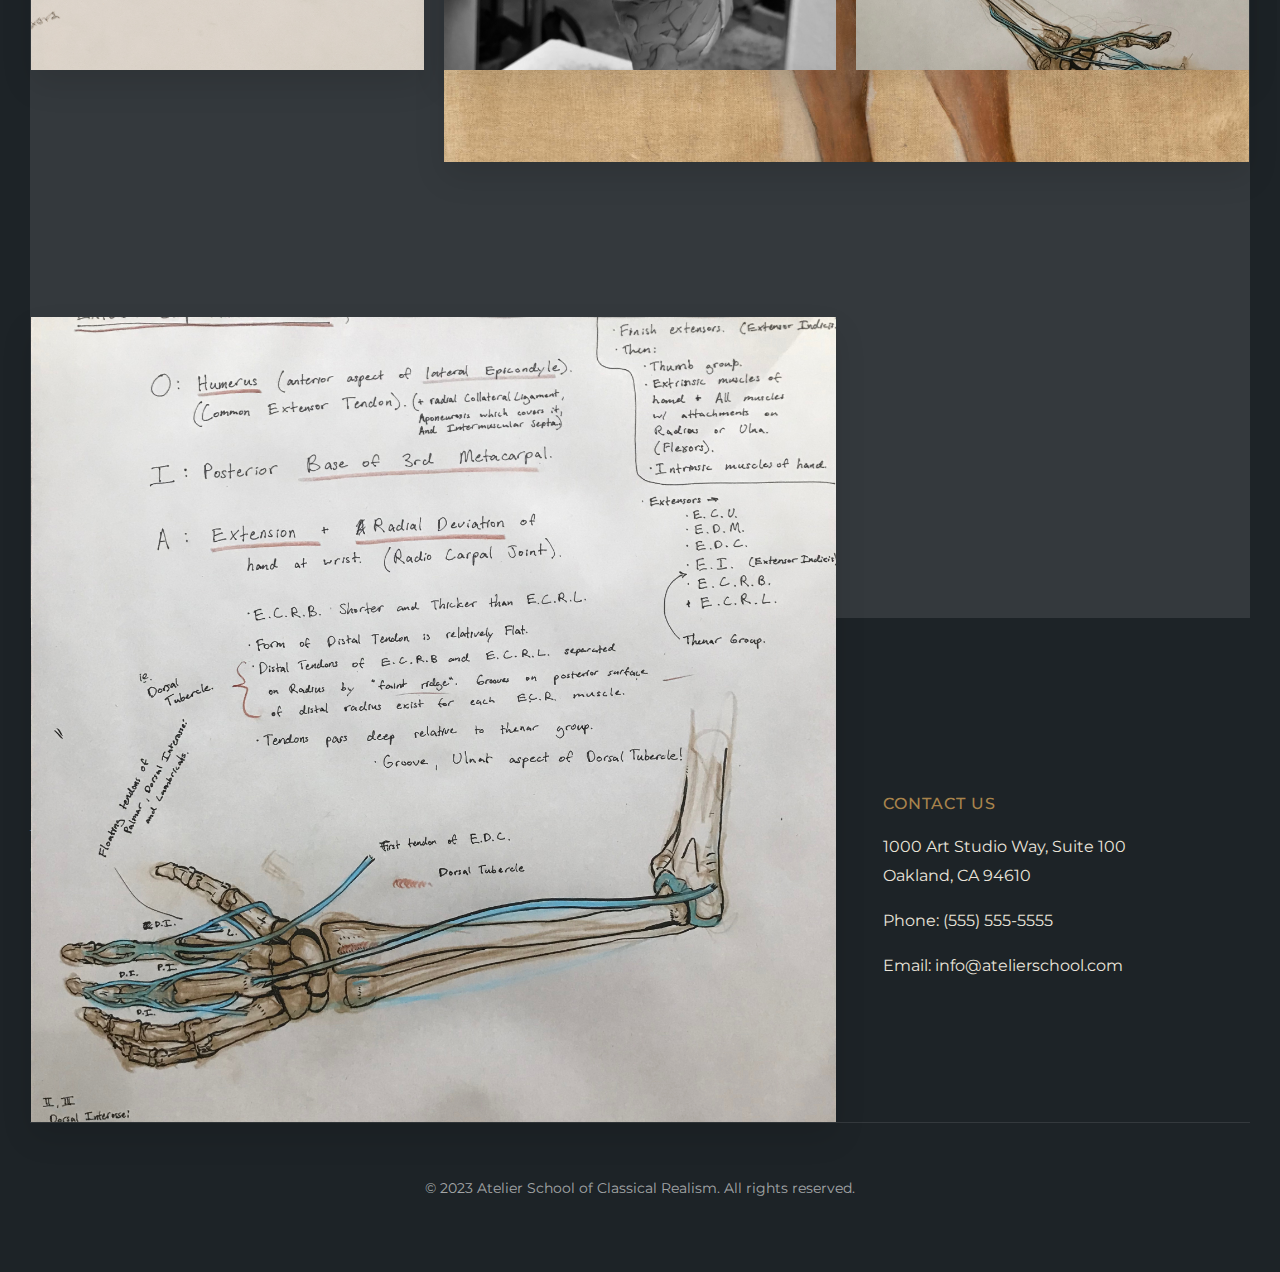
==== commit 84cbf825: "Enhance mobile gallery dark theme with comprehensive styling and debugging tools" ====
--- a/gallery.html
+++ b/gallery.html
@@ -100,6 +100,40 @@
             /* Make image overlay slightly darker for better contrast */
             .gallery-item [style*="background: rgba(29,35,39,0.2)"] {
                 background: rgba(29,35,39,0.4) !important;
+            }
+        }
+        
+        /* Mobile-specific gallery fixes */
+        @media only screen and (max-width: 767px) {
+            .gallery-grid {
+                grid-template-columns: 1fr !important;
+                gap: 20px !important;
+            }
+            
+            .gallery-item {
+                grid-column: span 1 !important;
+                grid-row: span 1 !important;
+                min-height: 300px !important;
+            }
+            
+            .gallery-item img {
+                height: 100% !important;
+                object-fit: cover !important;
+            }
+            
+            .gallery-item div[style*="opacity: 0"] {
+                opacity: 1 !important;
+                transform: translateY(0) !important;
+            }
+            
+            section {
+                background-color: #1d2327 !important;
+                padding: 40px 0 !important;
+            }
+            
+            [style*="background-color: #f8f5f1"],
+            [style*="background-color: #ffffff"] {
+                background-color: #1d2327 !important;
             }
         }
     </style>
@@ -186,11 +220,11 @@
     </section>
 
     <!-- Main Gallery Grid -->
-    <section style="padding: 80px 0; background-color: #ffffff; position: relative;">
+    <section style="padding: 80px 0; background-color: #1d2327; position: relative;">
         <div style="max-width: 1400px; margin: 0 auto; padding: 0 30px;">
             <!-- Masonry gallery grid -->
             <div class="gallery-grid" style="display: grid; grid-template-columns: repeat(auto-fill, minmax(300px, 1fr)); grid-auto-rows: 300px; grid-auto-flow: dense; gap: 20px;">
-                <!-- Artwork 1 -->
+                <!-- Gallery items -->
                 <div class="gallery-item" style="grid-row: span 2; grid-column: span 2; position: relative; overflow: hidden; box-shadow: 0 15px 30px rgba(0,0,0,0.1);" data-category="paintings faculty">
                     <img src="images/art/dh24-lrg.jpg" alt="Classical Portrait Study" style="width: 100%; height: 100%; object-fit: cover; transition: transform 0.5s ease;">
                     
@@ -723,28 +757,280 @@
                                 paragraph.style.color = '#e9e4da';
                             }
                         });
-                    }
-                });
-                
-                // Add dark background to the filter section
+                        }
+                    });
+                    
+                    // Add dark background to the filter section
+                    const filterSection = document.querySelector('section[style*="background-color: #f8f5f1"]');
+                    if (filterSection) {
+                        filterSection.style.backgroundColor = '#1d2327';
+                    }
+                    
+                    // Add dark background to the gallery section
+                    const gallerySection = document.querySelector('section[style*="background-color: #ffffff"]');
+                    if (gallerySection) {
+                        gallerySection.style.backgroundColor = '#1d2327';
+                    }
+                    
+                    // Apply dark theme to filter buttons
+                    const filterButtons = document.querySelectorAll('.filter-btn');
+                    filterButtons.forEach(function(button) {
+                        if (!button.classList.contains('active')) {
+                            button.style.color = '#e9e4da';
+                        }
+                    });
+                }
+            }
+        });
+    </script>
+    
+    <!-- Theme Testing Tool -->
+    <script>
+        // Run this script to test mobile theme consistency
+        document.addEventListener('DOMContentLoaded', function() {
+            // Only run on mobile
+            if (window.innerWidth <= 767) {
+                // Add a toggle button to show/hide the test UI
+                const testToggle = document.createElement('button');
+                testToggle.textContent = 'Debug Theme';
+                testToggle.style.position = 'fixed';
+                testToggle.style.bottom = '10px';
+                testToggle.style.right = '10px';
+                testToggle.style.zIndex = '99999';
+                testToggle.style.background = '#ff3300';
+                testToggle.style.color = 'white';
+                testToggle.style.padding = '8px';
+                testToggle.style.border = 'none';
+                testToggle.style.borderRadius = '4px';
+                testToggle.style.fontSize = '12px';
+                document.body.appendChild(testToggle);
+                
+                let testActive = false;
+                const problemSections = [];
+                
+                // Toggle test mode on button click
+                testToggle.addEventListener('click', function() {
+                    testActive = !testActive;
+                    
+                    if (testActive) {
+                        // Analyze all sections
+                        document.querySelectorAll('section, div').forEach(function(element) {
+                            // Get computed style
+                            const style = window.getComputedStyle(element);
+                            const bgColor = style.backgroundColor;
+                            const bgImage = style.backgroundImage;
+                            
+                            // Check if it has a light background
+                            if (isLightBackground(bgColor, bgImage)) {
+                                // Mark the element as problematic
+                                element.style.outline = '3px solid red';
+                                problemSections.push(element);
+                                
+                                // Add the element info
+                                const info = document.createElement('div');
+                                info.textContent = 'LIGHT BG: ' + bgColor;
+                                info.style.position = 'absolute';
+                                info.style.top = '0';
+                                info.style.left = '0';
+                                info.style.background = 'red';
+                                info.style.color = 'white';
+                                info.style.padding = '3px';
+                                info.style.fontSize = '10px';
+                                info.style.zIndex = '9999';
+                                info.className = 'debug-info';
+                                
+                                // Store original position if needed
+                                if (style.position === 'static') {
+                                    element.style.position = 'relative';
+                                }
+                                
+                                element.appendChild(info);
+                            }
+                        });
+                        
+                        // Show results in console
+                        console.log('Found ' + problemSections.length + ' elements with light backgrounds');
+                        
+                        testToggle.textContent = 'Hide Debug (Found ' + problemSections.length + ')';
+                        testToggle.style.background = 'green';
+                    } else {
+                        // Remove debug outlines and info
+                        document.querySelectorAll('.debug-info').forEach(el => el.remove());
+                        problemSections.forEach(function(element) {
+                            element.style.outline = '';
+                        });
+                        
+                        testToggle.textContent = 'Debug Theme';
+                        testToggle.style.background = '#ff3300';
+                    }
+                });
+                
+                // Helper function to check if a background is light
+                function isLightBackground(bgColor, bgImage) {
+                    // If there's no background or it's transparent
+                    if (bgColor === 'rgba(0, 0, 0, 0)' && bgImage === 'none') {
+                        return false;
+                    }
+                    
+                    // Check if background image is a gradient
+                    if (bgImage !== 'none' && !bgImage.includes('linear-gradient(to right, rgb(29, 35, 39)')) {
+                        // We could do more detailed analysis, but for now assume non-gradient images are OK
+                        return false;
+                    }
+                    
+                    // Parse the RGB values
+                    let r, g, b;
+                    
+                    if (bgColor.startsWith('rgb')) {
+                        const match = bgColor.match(/rgba?\((\d+),\s*(\d+),\s*(\d+)/);
+                        if (match) {
+                            r = parseInt(match[1]);
+                            g = parseInt(match[2]);
+                            b = parseInt(match[3]);
+                        }
+                    } else if (bgColor.startsWith('#')) {
+                        r = parseInt(bgColor.slice(1, 3), 16);
+                        g = parseInt(bgColor.slice(3, 5), 16);
+                        b = parseInt(bgColor.slice(5, 7), 16);
+                    } else {
+                        // If we can't parse the color, be conservative
+                        return false;
+                    }
+                    
+                    // Calculate relative luminance
+                    // Formula: 0.299*R + 0.587*G + 0.114*B
+                    const luminance = (0.299 * r + 0.587 * g + 0.114 * b) / 255;
+                    
+                    // If luminance > 0.5, it's a light color
+                    return luminance > 0.5;
+                }
+            }
+        });
+    </script>
+    
+    <!-- Comprehensive Dark Theme Override -->
+    <script>
+        document.addEventListener('DOMContentLoaded', function() {
+            // Only apply to mobile devices
+            if (window.innerWidth <= 767) {
+                console.log('Applying comprehensive dark theme overrides to gallery');
+                
+                // 1. Force dark background on all sections
+                document.querySelectorAll('section').forEach(function(section) {
+                    section.style.backgroundColor = '#1d2327';
+                    section.style.color = '#e9e4da';
+                });
+                
+                // 2. Fix the filter section specifically
                 const filterSection = document.querySelector('section[style*="background-color: #f8f5f1"]');
                 if (filterSection) {
                     filterSection.style.backgroundColor = '#1d2327';
+                    filterSection.style.color = '#e9e4da';
                 }
                 
-                // Add dark background to the gallery section
+                // 3. Fix the gallery section specifically
                 const gallerySection = document.querySelector('section[style*="background-color: #ffffff"]');
                 if (gallerySection) {
                     gallerySection.style.backgroundColor = '#1d2327';
+                    gallerySection.style.color = '#e9e4da';
                 }
                 
-                // Apply dark theme to filter buttons
-                const filterButtons = document.querySelectorAll('.filter-btn');
-                filterButtons.forEach(function(button) {
+                // 4. Fix all filter buttons for dark background
+                document.querySelectorAll('.filter-btn').forEach(function(button) {
                     if (!button.classList.contains('active')) {
                         button.style.color = '#e9e4da';
-                    }
-                });
+                    } else {
+                        button.style.color = '#a8834c';
+                    }
+                });
+                
+                // 5. Make sure gallery item captions remain visible
+                document.querySelectorAll('.gallery-item h3').forEach(function(heading) {
+                    heading.style.color = '#ffffff';
+                });
+                
+                document.querySelectorAll('.gallery-item p').forEach(function(paragraph) {
+                    if (!paragraph.style.color || !paragraph.style.color.includes('#a8834c')) {
+                        paragraph.style.color = '#e9e4da';
+                    }
+                });
+                
+                // 6. Make overlay backgrounds a bit darker for better contrast
+                document.querySelectorAll('[style*="background: linear-gradient(to top, rgba(29,35,39,0.8)"]').forEach(function(overlay) {
+                    overlay.style.background = 'linear-gradient(to top, rgba(29,35,39,0.9), rgba(29,35,39,0.5))';
+                });
+                
+                // 7. Make sure inner containers have transparent backgrounds to avoid conflicts
+                document.querySelectorAll('div[style*="max-width: 1400px"]').forEach(function(container) {
+                    if (container.parentElement && container.parentElement.tagName === 'SECTION') {
+                        container.style.backgroundColor = 'transparent';
+                    }
+                });
+                
+                // 8. Fix any elements with specific background colors
+                document.querySelectorAll('div[style*="background-color: #fff"], div[style*="background-color: white"], div[style*="background-color: #ffffff"], div[style*="background-color: #f8f5f1"]').forEach(function(div) {
+                    div.style.backgroundColor = '#1d2327';
+                });
+                
+                // 9. Fix any divs with linear gradients (except gold accent lines)
+                document.querySelectorAll('div[style*="linear-gradient"]').forEach(function(div) {
+                    if (!div.style.background.includes('linear-gradient(to right, #a8834c')) {
+                        div.style.background = 'transparent';
+                    }
+                });
+                
+                // 10. Ensure all headings are visible
+                document.querySelectorAll('h1, h2, h3, h4, h5, h6').forEach(function(heading) {
+                    if (!heading.style.color || !heading.style.color.includes('#a8834c')) {
+                        heading.style.color = '#ffffff';
+                    }
+                });
+                
+                // 11. Ensure all paragraphs have proper contrast
+                document.querySelectorAll('p').forEach(function(paragraph) {
+                    if (!paragraph.style.color || !paragraph.style.color.includes('#a8834c')) {
+                        paragraph.style.color = '#e9e4da';
+                    }
+                });
+                
+                // Final sweep for any elements with white background
+                setTimeout(function() {
+                    const allElements = document.querySelectorAll('*');
+                    for (let i = 0; i < allElements.length; i++) {
+                        const element = allElements[i];
+                        const style = window.getComputedStyle(element);
+                        const bgColor = style.backgroundColor;
+                        
+                        // Check if it's a light background color (skip transparent)
+                        if (bgColor !== 'rgba(0, 0, 0, 0)' && isLightBackground(bgColor)) {
+                            element.style.backgroundColor = '#1d2327';
+                        }
+                    }
+                    
+                    // Helper function to check if a background is light
+                    function isLightBackground(bgColor) {
+                        // Parse the RGB values
+                        let r, g, b;
+                        
+                        if (bgColor.startsWith('rgb')) {
+                            const match = bgColor.match(/rgba?\((\d+),\s*(\d+),\s*(\d+)/);
+                            if (match) {
+                                r = parseInt(match[1]);
+                                g = parseInt(match[2]);
+                                b = parseInt(match[3]);
+                            }
+                        } else {
+                            return false;
+                        }
+                        
+                        // Calculate relative luminance
+                        // Formula: 0.299*R + 0.587*G + 0.114*B
+                        const luminance = (0.299 * r + 0.587 * g + 0.114 * b) / 255;
+                        
+                        // If luminance > 0.5, it's a light color
+                        return luminance > 0.5;
+                    }
+                }, 500);
             }
         });
     </script>
--- a/css/styles.css
+++ b/css/styles.css
@@ -1563,8 +1563,21 @@
     }
     
     .gallery-grid {
-        grid-template-columns: repeat(auto-fill, minmax(140px, 1fr));
-        gap: 0.5rem;
+        grid-template-columns: 1fr !important;
+        gap: 20px !important;
+    }
+    
+    .gallery-item {
+        width: 100% !important;
+        min-height: 300px !important;
+        grid-column: span 1 !important;
+        grid-row: span 1 !important;
+    }
+    
+    .gallery-item img {
+        width: 100% !important;
+        height: 100% !important;
+        object-fit: cover !important;
     }
     
     .gallery-caption {
@@ -1667,6 +1680,25 @@
         height: auto !important;
         min-height: 200px !important;
         max-height: 250px !important;
+    }
+
+    /* Fix dark theme consistency */
+    section[style*="background-color: #f8f5f1"],
+    section[style*="background-color: #ffffff"] {
+        background-color: #1d2327 !important;
+    }
+
+    /* Improve text visibility */
+    section[style*="background-color: #f8f5f1"] p,
+    section[style*="background-color: #ffffff"] p {
+        color: #e9e4da !important;
+    }
+
+    /* Fix registration process text */
+    .registration-process li,
+    .registration-process p {
+        color: #e9e4da !important;
+        opacity: 1 !important;
     }
 }
 
@@ -1955,6 +1987,26 @@
         color: #e9e4da !important;
     }
     
+    /* Fix the About section split background */
+    #about {
+        background: #1d2327 !important; 
+        background-image: none !important;
+    }
+    
+    /* Fix right side of about section that would normally be light */
+    #about > div > div:nth-child(2) {
+        color: #ffffff !important;
+    }
+    
+    #about > div > div:nth-child(2) p {
+        color: #e9e4da !important;
+    }
+    
+    /* Fix image borders in about section */
+    #about div[style*="border: 5px solid white"] {
+        border-color: #a8834c !important;
+    }
+    
     /* Ensure form elements are visible */
     input[type="text"],
     input[type="email"],
@@ -1989,4 +2041,10 @@
     .gallery-grid {
         background-color: #1d2327 !important;
     }
+    
+    /* Ensure all grid layouts stack properly on mobile and have consistent background */
+    div[style*="grid-template-columns"] {
+        background-color: transparent !important;
+        grid-template-columns: 1fr !important;
+    }
 } 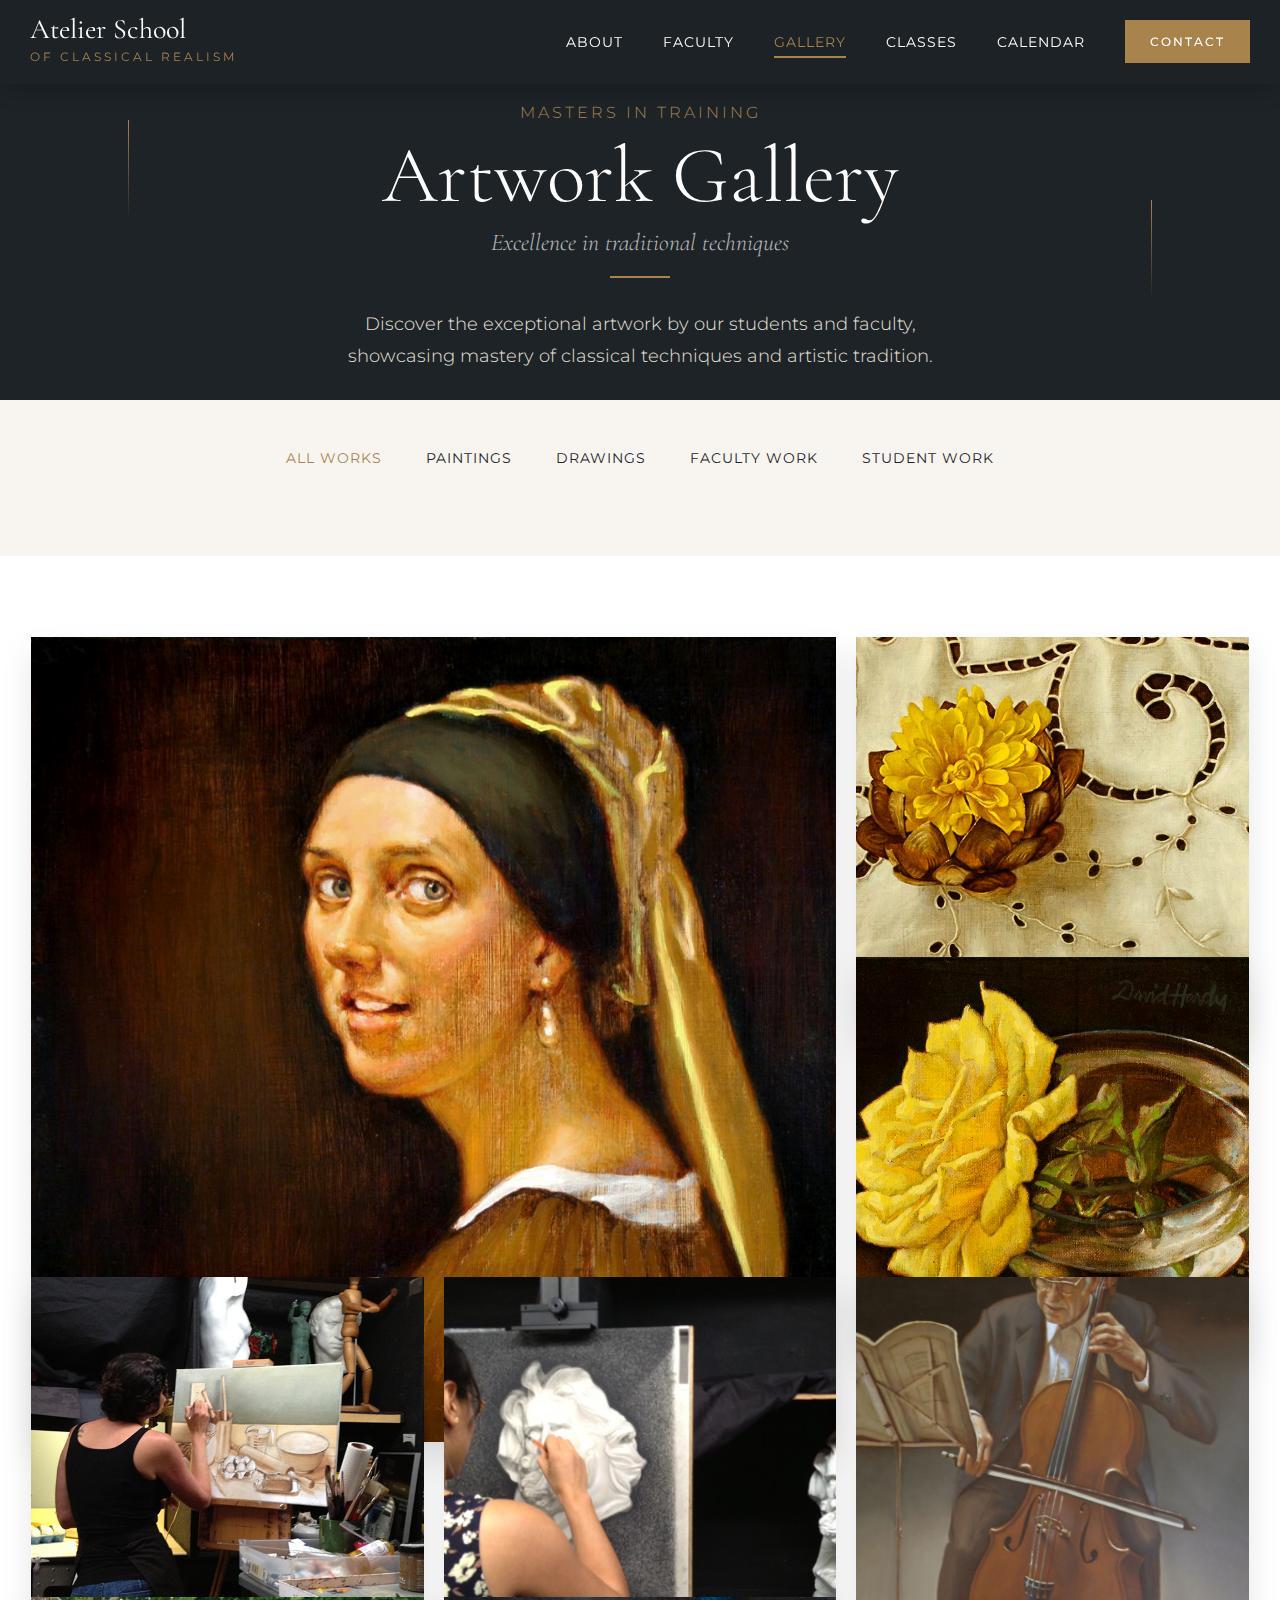
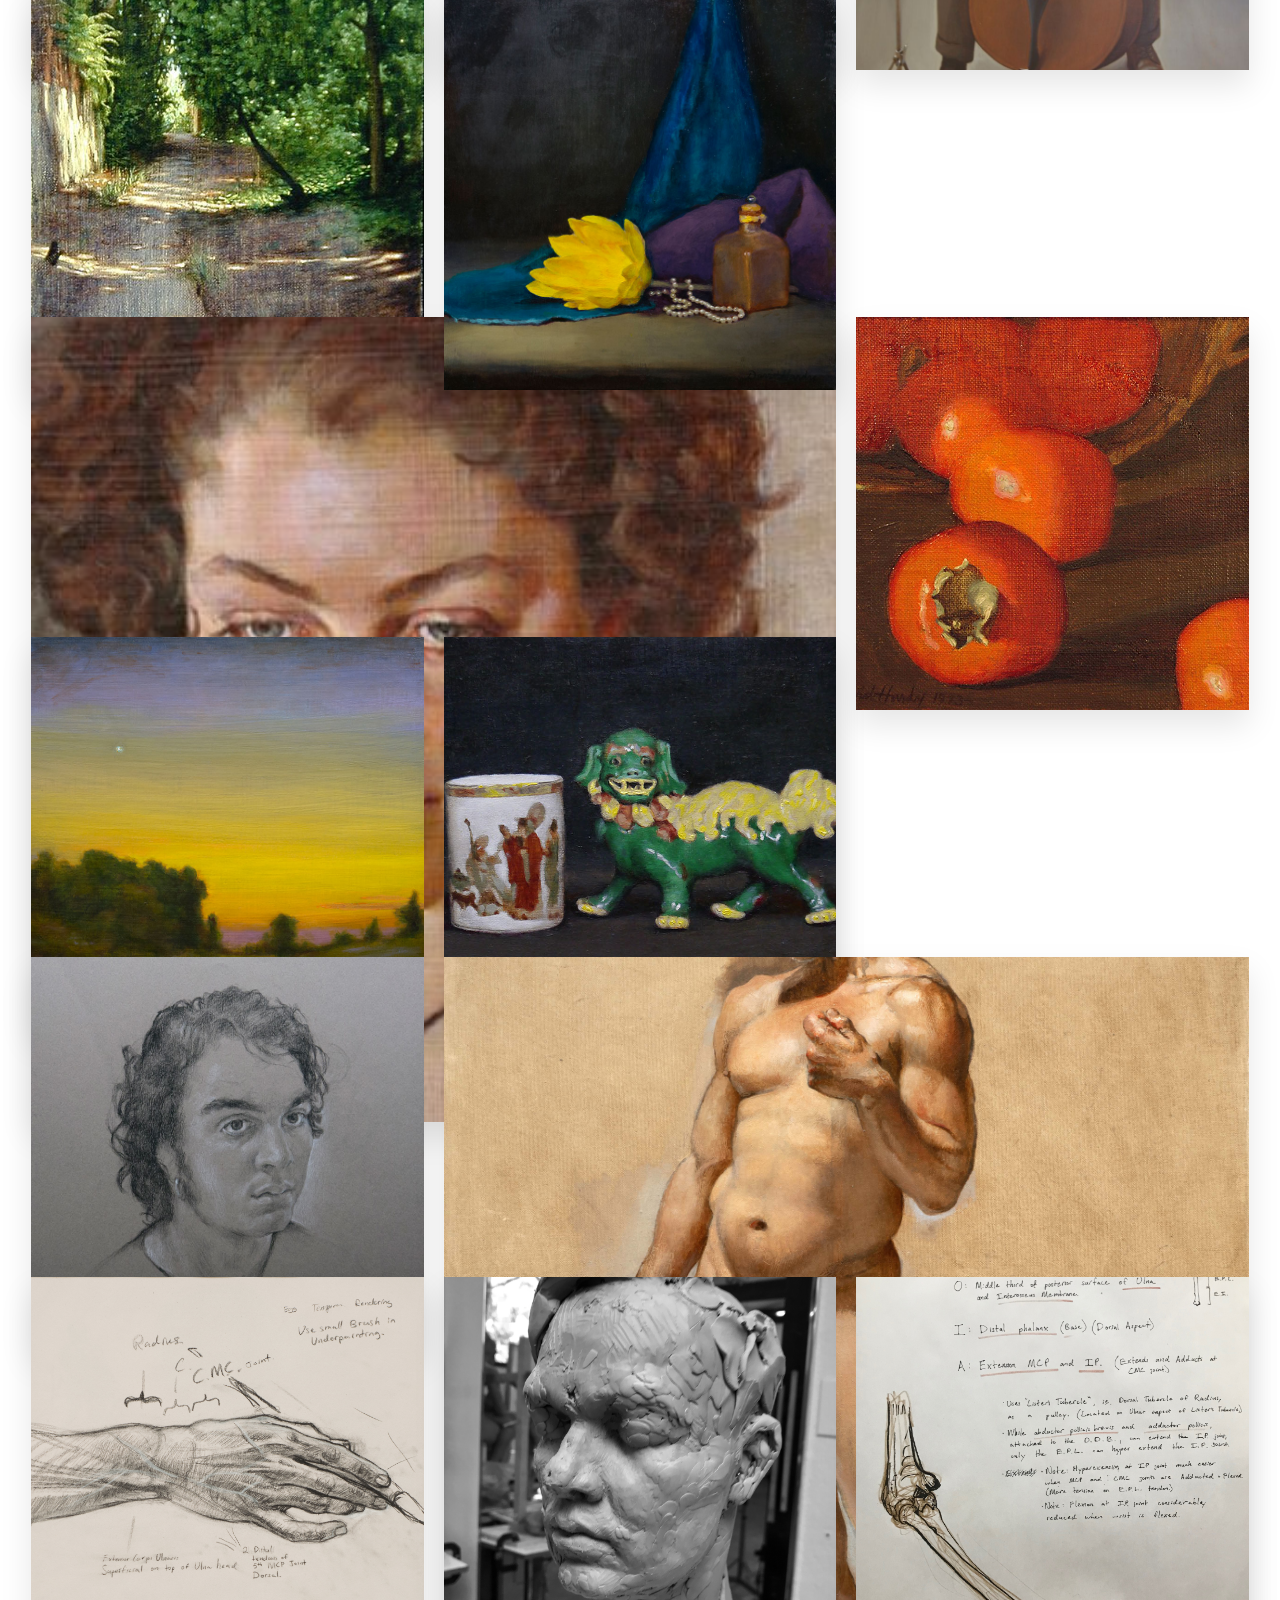
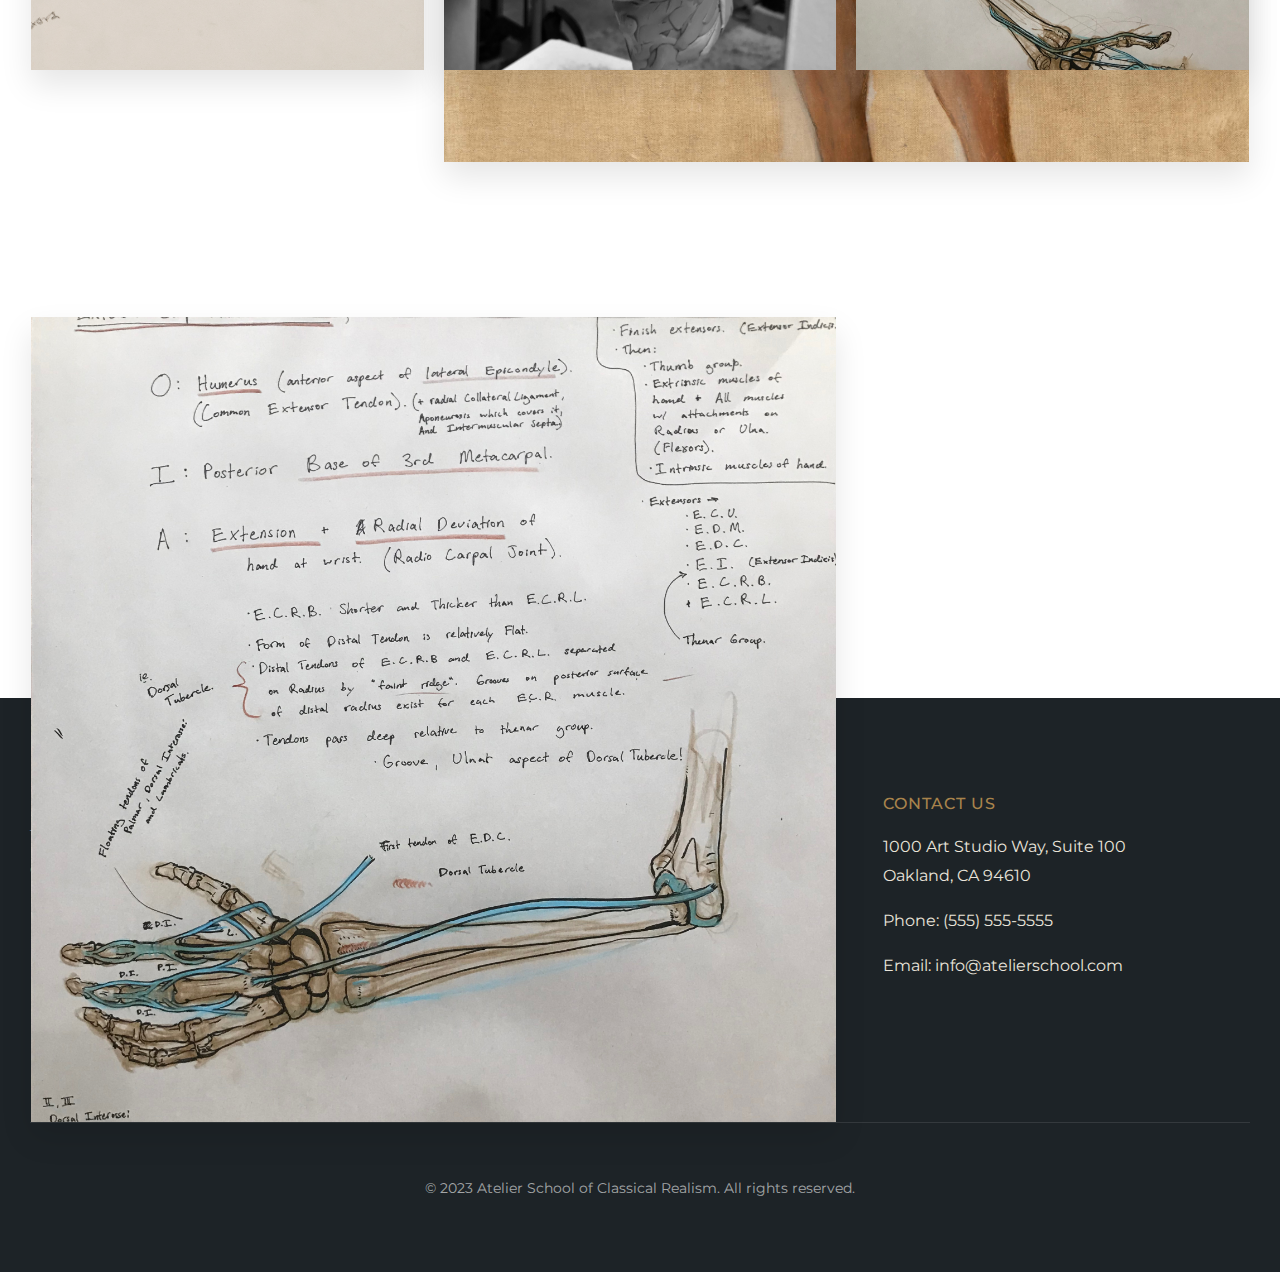
==== commit e73e049a: "Refine mobile gallery grid and CSS responsive styling" ====
--- a/gallery.html
+++ b/gallery.html
@@ -65,6 +65,7 @@
                 grid-template-columns: 1fr !important;
                 grid-auto-rows: auto !important;
                 width: 100% !important;
+                gap: 20px !important;
             }
             
             .gallery-item {
@@ -72,6 +73,21 @@
                 grid-row: span 1 !important;
                 height: auto !important;
                 min-height: 250px !important;
+                width: 100% !important;
+            }
+            
+            /* Ensure all gallery items have consistent height on mobile */
+            .gallery-item[style*="height:"] {
+                height: 300px !important;
+                min-height: 300px !important;
+            }
+            
+            /* Fix grid spans for gallery items */
+            div[style*="grid-column: span"],
+            div[style*="grid-row: span"] {
+                grid-column: span 1 !important;
+                grid-row: span 1 !important;
+                width: 100% !important;
             }
             
             /* Hide desktop navigation on mobile */
@@ -101,39 +117,18 @@
             .gallery-item [style*="background: rgba(29,35,39,0.2)"] {
                 background: rgba(29,35,39,0.4) !important;
             }
-        }
-        
-        /* Mobile-specific gallery fixes */
-        @media only screen and (max-width: 767px) {
-            .gallery-grid {
-                grid-template-columns: 1fr !important;
-                gap: 20px !important;
-            }
-            
-            .gallery-item {
-                grid-column: span 1 !important;
-                grid-row: span 1 !important;
-                min-height: 300px !important;
-            }
-            
-            .gallery-item img {
-                height: 100% !important;
-                object-fit: cover !important;
-            }
-            
-            .gallery-item div[style*="opacity: 0"] {
-                opacity: 1 !important;
-                transform: translateY(0) !important;
-            }
-            
-            section {
-                background-color: #1d2327 !important;
-                padding: 40px 0 !important;
-            }
-            
-            [style*="background-color: #f8f5f1"],
-            [style*="background-color: #ffffff"] {
-                background-color: #1d2327 !important;
+            
+            /* Fix filter buttons layout */
+            .filter-buttons {
+                display: flex !important;
+                flex-wrap: wrap !important;
+                justify-content: center !important;
+                gap: 10px !important;
+            }
+            
+            .filter-btn {
+                width: auto !important;
+                margin: 5px !important;
             }
         }
     </style>
@@ -220,11 +215,11 @@
     </section>
 
     <!-- Main Gallery Grid -->
-    <section style="padding: 80px 0; background-color: #1d2327; position: relative;">
+    <section style="padding: 80px 0; background-color: #ffffff; position: relative;">
         <div style="max-width: 1400px; margin: 0 auto; padding: 0 30px;">
             <!-- Masonry gallery grid -->
             <div class="gallery-grid" style="display: grid; grid-template-columns: repeat(auto-fill, minmax(300px, 1fr)); grid-auto-rows: 300px; grid-auto-flow: dense; gap: 20px;">
-                <!-- Gallery items -->
+                <!-- Artwork 1 -->
                 <div class="gallery-item" style="grid-row: span 2; grid-column: span 2; position: relative; overflow: hidden; box-shadow: 0 15px 30px rgba(0,0,0,0.1);" data-category="paintings faculty">
                     <img src="images/art/dh24-lrg.jpg" alt="Classical Portrait Study" style="width: 100%; height: 100%; object-fit: cover; transition: transform 0.5s ease;">
                     
@@ -757,280 +752,28 @@
                                 paragraph.style.color = '#e9e4da';
                             }
                         });
-                        }
-                    });
-                    
-                    // Add dark background to the filter section
-                    const filterSection = document.querySelector('section[style*="background-color: #f8f5f1"]');
-                    if (filterSection) {
-                        filterSection.style.backgroundColor = '#1d2327';
                     }
-                    
-                    // Add dark background to the gallery section
-                    const gallerySection = document.querySelector('section[style*="background-color: #ffffff"]');
-                    if (gallerySection) {
-                        gallerySection.style.backgroundColor = '#1d2327';
-                    }
-                    
-                    // Apply dark theme to filter buttons
-                    const filterButtons = document.querySelectorAll('.filter-btn');
-                    filterButtons.forEach(function(button) {
-                        if (!button.classList.contains('active')) {
-                            button.style.color = '#e9e4da';
-                        }
-                    });
-                }
-            }
-        });
-    </script>
-    
-    <!-- Theme Testing Tool -->
-    <script>
-        // Run this script to test mobile theme consistency
-        document.addEventListener('DOMContentLoaded', function() {
-            // Only run on mobile
-            if (window.innerWidth <= 767) {
-                // Add a toggle button to show/hide the test UI
-                const testToggle = document.createElement('button');
-                testToggle.textContent = 'Debug Theme';
-                testToggle.style.position = 'fixed';
-                testToggle.style.bottom = '10px';
-                testToggle.style.right = '10px';
-                testToggle.style.zIndex = '99999';
-                testToggle.style.background = '#ff3300';
-                testToggle.style.color = 'white';
-                testToggle.style.padding = '8px';
-                testToggle.style.border = 'none';
-                testToggle.style.borderRadius = '4px';
-                testToggle.style.fontSize = '12px';
-                document.body.appendChild(testToggle);
-                
-                let testActive = false;
-                const problemSections = [];
-                
-                // Toggle test mode on button click
-                testToggle.addEventListener('click', function() {
-                    testActive = !testActive;
-                    
-                    if (testActive) {
-                        // Analyze all sections
-                        document.querySelectorAll('section, div').forEach(function(element) {
-                            // Get computed style
-                            const style = window.getComputedStyle(element);
-                            const bgColor = style.backgroundColor;
-                            const bgImage = style.backgroundImage;
-                            
-                            // Check if it has a light background
-                            if (isLightBackground(bgColor, bgImage)) {
-                                // Mark the element as problematic
-                                element.style.outline = '3px solid red';
-                                problemSections.push(element);
-                                
-                                // Add the element info
-                                const info = document.createElement('div');
-                                info.textContent = 'LIGHT BG: ' + bgColor;
-                                info.style.position = 'absolute';
-                                info.style.top = '0';
-                                info.style.left = '0';
-                                info.style.background = 'red';
-                                info.style.color = 'white';
-                                info.style.padding = '3px';
-                                info.style.fontSize = '10px';
-                                info.style.zIndex = '9999';
-                                info.className = 'debug-info';
-                                
-                                // Store original position if needed
-                                if (style.position === 'static') {
-                                    element.style.position = 'relative';
-                                }
-                                
-                                element.appendChild(info);
-                            }
-                        });
-                        
-                        // Show results in console
-                        console.log('Found ' + problemSections.length + ' elements with light backgrounds');
-                        
-                        testToggle.textContent = 'Hide Debug (Found ' + problemSections.length + ')';
-                        testToggle.style.background = 'green';
-                    } else {
-                        // Remove debug outlines and info
-                        document.querySelectorAll('.debug-info').forEach(el => el.remove());
-                        problemSections.forEach(function(element) {
-                            element.style.outline = '';
-                        });
-                        
-                        testToggle.textContent = 'Debug Theme';
-                        testToggle.style.background = '#ff3300';
-                    }
-                });
-                
-                // Helper function to check if a background is light
-                function isLightBackground(bgColor, bgImage) {
-                    // If there's no background or it's transparent
-                    if (bgColor === 'rgba(0, 0, 0, 0)' && bgImage === 'none') {
-                        return false;
-                    }
-                    
-                    // Check if background image is a gradient
-                    if (bgImage !== 'none' && !bgImage.includes('linear-gradient(to right, rgb(29, 35, 39)')) {
-                        // We could do more detailed analysis, but for now assume non-gradient images are OK
-                        return false;
-                    }
-                    
-                    // Parse the RGB values
-                    let r, g, b;
-                    
-                    if (bgColor.startsWith('rgb')) {
-                        const match = bgColor.match(/rgba?\((\d+),\s*(\d+),\s*(\d+)/);
-                        if (match) {
-                            r = parseInt(match[1]);
-                            g = parseInt(match[2]);
-                            b = parseInt(match[3]);
-                        }
-                    } else if (bgColor.startsWith('#')) {
-                        r = parseInt(bgColor.slice(1, 3), 16);
-                        g = parseInt(bgColor.slice(3, 5), 16);
-                        b = parseInt(bgColor.slice(5, 7), 16);
-                    } else {
-                        // If we can't parse the color, be conservative
-                        return false;
-                    }
-                    
-                    // Calculate relative luminance
-                    // Formula: 0.299*R + 0.587*G + 0.114*B
-                    const luminance = (0.299 * r + 0.587 * g + 0.114 * b) / 255;
-                    
-                    // If luminance > 0.5, it's a light color
-                    return luminance > 0.5;
-                }
-            }
-        });
-    </script>
-    
-    <!-- Comprehensive Dark Theme Override -->
-    <script>
-        document.addEventListener('DOMContentLoaded', function() {
-            // Only apply to mobile devices
-            if (window.innerWidth <= 767) {
-                console.log('Applying comprehensive dark theme overrides to gallery');
-                
-                // 1. Force dark background on all sections
-                document.querySelectorAll('section').forEach(function(section) {
-                    section.style.backgroundColor = '#1d2327';
-                    section.style.color = '#e9e4da';
-                });
-                
-                // 2. Fix the filter section specifically
+                });
+                
+                // Add dark background to the filter section
                 const filterSection = document.querySelector('section[style*="background-color: #f8f5f1"]');
                 if (filterSection) {
                     filterSection.style.backgroundColor = '#1d2327';
-                    filterSection.style.color = '#e9e4da';
                 }
                 
-                // 3. Fix the gallery section specifically
+                // Add dark background to the gallery section
                 const gallerySection = document.querySelector('section[style*="background-color: #ffffff"]');
                 if (gallerySection) {
                     gallerySection.style.backgroundColor = '#1d2327';
-                    gallerySection.style.color = '#e9e4da';
                 }
                 
-                // 4. Fix all filter buttons for dark background
-                document.querySelectorAll('.filter-btn').forEach(function(button) {
+                // Apply dark theme to filter buttons
+                const filterButtons = document.querySelectorAll('.filter-btn');
+                filterButtons.forEach(function(button) {
                     if (!button.classList.contains('active')) {
                         button.style.color = '#e9e4da';
-                    } else {
-                        button.style.color = '#a8834c';
                     }
                 });
-                
-                // 5. Make sure gallery item captions remain visible
-                document.querySelectorAll('.gallery-item h3').forEach(function(heading) {
-                    heading.style.color = '#ffffff';
-                });
-                
-                document.querySelectorAll('.gallery-item p').forEach(function(paragraph) {
-                    if (!paragraph.style.color || !paragraph.style.color.includes('#a8834c')) {
-                        paragraph.style.color = '#e9e4da';
-                    }
-                });
-                
-                // 6. Make overlay backgrounds a bit darker for better contrast
-                document.querySelectorAll('[style*="background: linear-gradient(to top, rgba(29,35,39,0.8)"]').forEach(function(overlay) {
-                    overlay.style.background = 'linear-gradient(to top, rgba(29,35,39,0.9), rgba(29,35,39,0.5))';
-                });
-                
-                // 7. Make sure inner containers have transparent backgrounds to avoid conflicts
-                document.querySelectorAll('div[style*="max-width: 1400px"]').forEach(function(container) {
-                    if (container.parentElement && container.parentElement.tagName === 'SECTION') {
-                        container.style.backgroundColor = 'transparent';
-                    }
-                });
-                
-                // 8. Fix any elements with specific background colors
-                document.querySelectorAll('div[style*="background-color: #fff"], div[style*="background-color: white"], div[style*="background-color: #ffffff"], div[style*="background-color: #f8f5f1"]').forEach(function(div) {
-                    div.style.backgroundColor = '#1d2327';
-                });
-                
-                // 9. Fix any divs with linear gradients (except gold accent lines)
-                document.querySelectorAll('div[style*="linear-gradient"]').forEach(function(div) {
-                    if (!div.style.background.includes('linear-gradient(to right, #a8834c')) {
-                        div.style.background = 'transparent';
-                    }
-                });
-                
-                // 10. Ensure all headings are visible
-                document.querySelectorAll('h1, h2, h3, h4, h5, h6').forEach(function(heading) {
-                    if (!heading.style.color || !heading.style.color.includes('#a8834c')) {
-                        heading.style.color = '#ffffff';
-                    }
-                });
-                
-                // 11. Ensure all paragraphs have proper contrast
-                document.querySelectorAll('p').forEach(function(paragraph) {
-                    if (!paragraph.style.color || !paragraph.style.color.includes('#a8834c')) {
-                        paragraph.style.color = '#e9e4da';
-                    }
-                });
-                
-                // Final sweep for any elements with white background
-                setTimeout(function() {
-                    const allElements = document.querySelectorAll('*');
-                    for (let i = 0; i < allElements.length; i++) {
-                        const element = allElements[i];
-                        const style = window.getComputedStyle(element);
-                        const bgColor = style.backgroundColor;
-                        
-                        // Check if it's a light background color (skip transparent)
-                        if (bgColor !== 'rgba(0, 0, 0, 0)' && isLightBackground(bgColor)) {
-                            element.style.backgroundColor = '#1d2327';
-                        }
-                    }
-                    
-                    // Helper function to check if a background is light
-                    function isLightBackground(bgColor) {
-                        // Parse the RGB values
-                        let r, g, b;
-                        
-                        if (bgColor.startsWith('rgb')) {
-                            const match = bgColor.match(/rgba?\((\d+),\s*(\d+),\s*(\d+)/);
-                            if (match) {
-                                r = parseInt(match[1]);
-                                g = parseInt(match[2]);
-                                b = parseInt(match[3]);
-                            }
-                        } else {
-                            return false;
-                        }
-                        
-                        // Calculate relative luminance
-                        // Formula: 0.299*R + 0.587*G + 0.114*B
-                        const luminance = (0.299 * r + 0.587 * g + 0.114 * b) / 255;
-                        
-                        // If luminance > 0.5, it's a light color
-                        return luminance > 0.5;
-                    }
-                }, 500);
             }
         });
     </script>
--- a/css/styles.css
+++ b/css/styles.css
@@ -1563,21 +1563,8 @@
     }
     
     .gallery-grid {
-        grid-template-columns: 1fr !important;
-        gap: 20px !important;
-    }
-    
-    .gallery-item {
-        width: 100% !important;
-        min-height: 300px !important;
-        grid-column: span 1 !important;
-        grid-row: span 1 !important;
-    }
-    
-    .gallery-item img {
-        width: 100% !important;
-        height: 100% !important;
-        object-fit: cover !important;
+        grid-template-columns: repeat(auto-fill, minmax(140px, 1fr));
+        gap: 0.5rem;
     }
     
     .gallery-caption {
@@ -1680,25 +1667,6 @@
         height: auto !important;
         min-height: 200px !important;
         max-height: 250px !important;
-    }
-
-    /* Fix dark theme consistency */
-    section[style*="background-color: #f8f5f1"],
-    section[style*="background-color: #ffffff"] {
-        background-color: #1d2327 !important;
-    }
-
-    /* Improve text visibility */
-    section[style*="background-color: #f8f5f1"] p,
-    section[style*="background-color: #ffffff"] p {
-        color: #e9e4da !important;
-    }
-
-    /* Fix registration process text */
-    .registration-process li,
-    .registration-process p {
-        color: #e9e4da !important;
-        opacity: 1 !important;
     }
 }
 
@@ -1987,26 +1955,6 @@
         color: #e9e4da !important;
     }
     
-    /* Fix the About section split background */
-    #about {
-        background: #1d2327 !important; 
-        background-image: none !important;
-    }
-    
-    /* Fix right side of about section that would normally be light */
-    #about > div > div:nth-child(2) {
-        color: #ffffff !important;
-    }
-    
-    #about > div > div:nth-child(2) p {
-        color: #e9e4da !important;
-    }
-    
-    /* Fix image borders in about section */
-    #about div[style*="border: 5px solid white"] {
-        border-color: #a8834c !important;
-    }
-    
     /* Ensure form elements are visible */
     input[type="text"],
     input[type="email"],
@@ -2041,10 +1989,4 @@
     .gallery-grid {
         background-color: #1d2327 !important;
     }
-    
-    /* Ensure all grid layouts stack properly on mobile and have consistent background */
-    div[style*="grid-template-columns"] {
-        background-color: transparent !important;
-        grid-template-columns: 1fr !important;
-    }
 } 